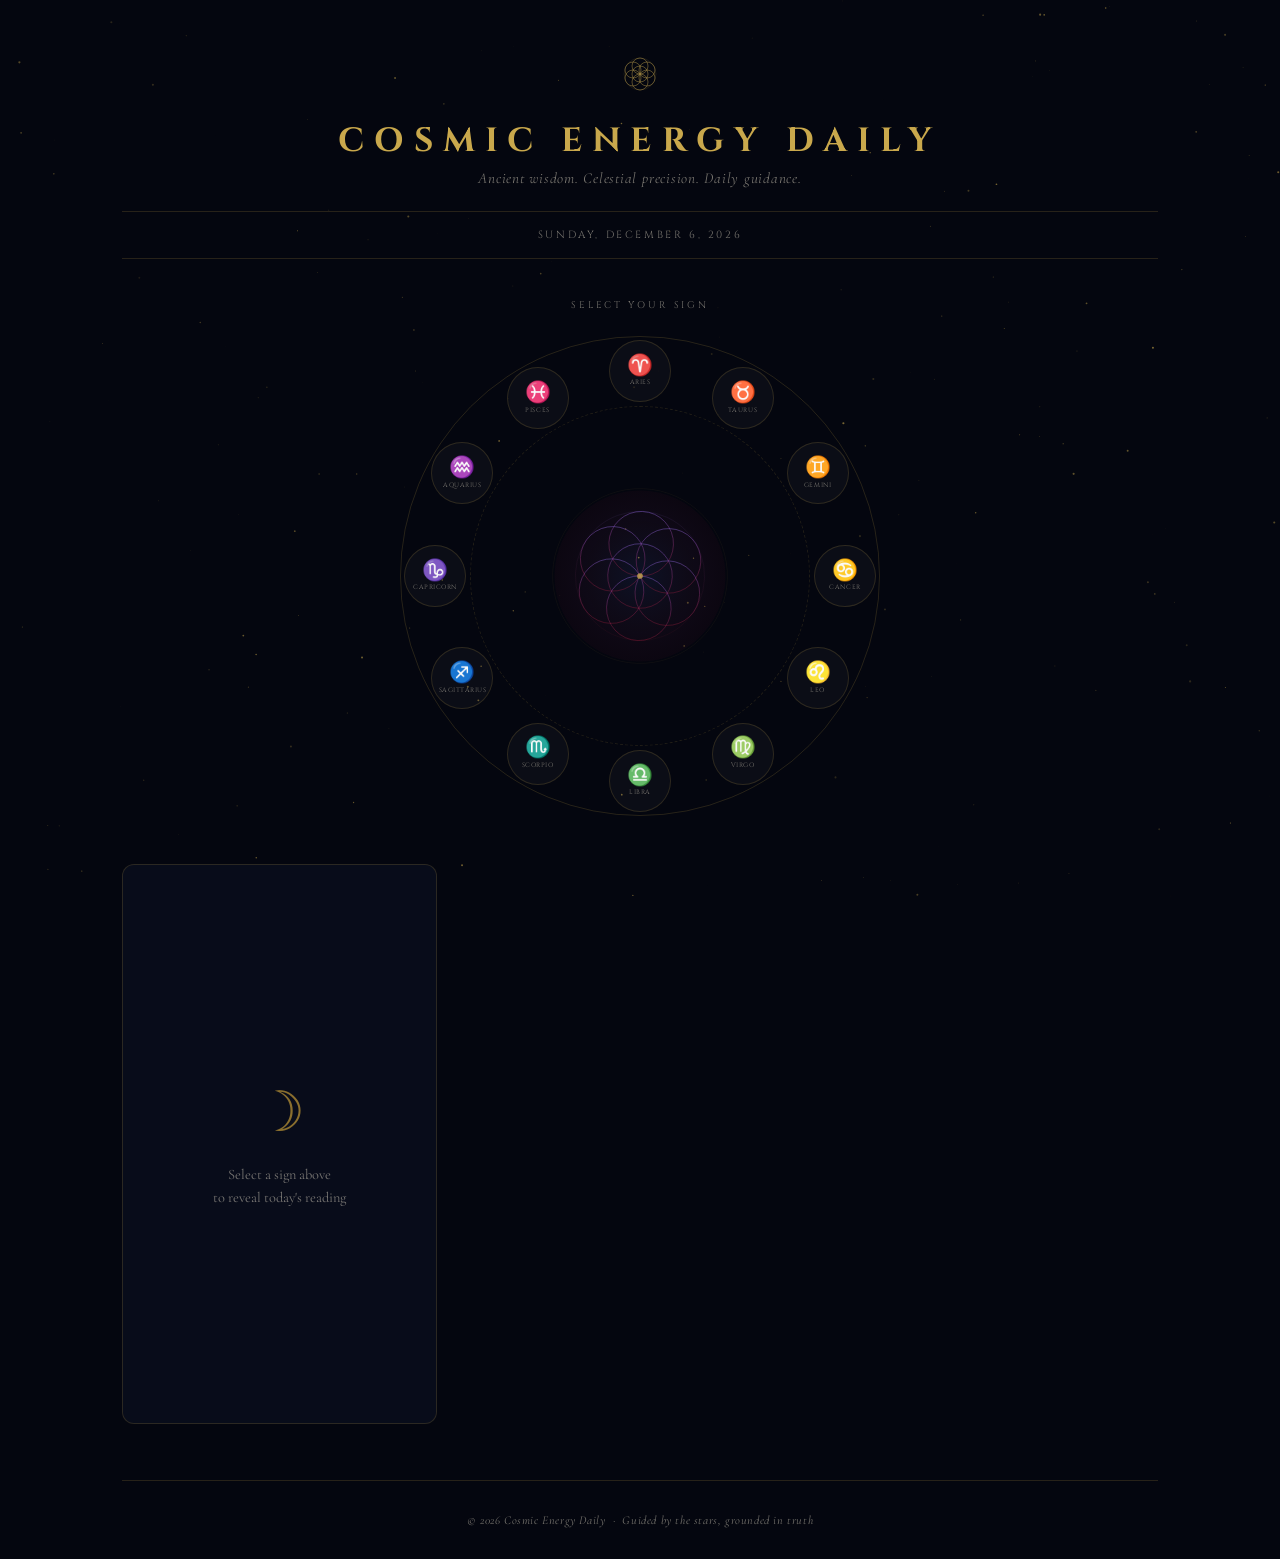
==== index.html @ f3951e38 "refactor: professional scaffold Split single-file site into assets/css/*.css, assets/js/*.js, assets" ====
<!DOCTYPE html>
<html lang="en">
<head>
<meta charset="UTF-8">
<meta name="viewport" content="width=device-width, initial-scale=1.0">
<title>Cosmic Energy Daily — Your Daily Horoscope</title>
<meta name="description" content="Daily horoscope readings for all 12 zodiac signs. Mystical, cinematic, and grounded in celestial truth.">
<link href="https://fonts.googleapis.com/css2?family=Cinzel:wght@400;600;700&family=Cormorant+Garamond:ital,wght@0,300;0,400;1,300&display=swap" rel="stylesheet">
<link rel="stylesheet" href="assets/css/main.css">
<link rel="stylesheet" href="assets/css/layout.css">
<link rel="stylesheet" href="assets/css/wheel.css">
<link rel="stylesheet" href="assets/css/video.css">
</head>
<body>

<canvas id="stars"></canvas>

<div class="wrap">
  <header>
    <svg class="logo-sol" viewBox="0 0 52 52" xmlns="http://www.w3.org/2000/svg">
      <defs>
        <radialGradient id="sg" cx="50%" cy="50%" r="50%">
          <stop offset="0%" stop-color="#6B7FD4" stop-opacity="0.9"/>
          <stop offset="100%" stop-color="#C9A84C" stop-opacity="0.6"/>
        </radialGradient>
      </defs>
      <g fill="none" stroke="url(#sg)" stroke-width="0.8" opacity="0.9">
        <circle cx="26" cy="26" r="8"/>
        <circle cx="26" cy="18" r="8"/>
        <circle cx="26" cy="34" r="8"/>
        <circle cx="33" cy="22" r="8"/>
        <circle cx="33" cy="30" r="8"/>
        <circle cx="19" cy="22" r="8"/>
        <circle cx="19" cy="30" r="8"/>
        <circle cx="26" cy="26" r="16" stroke-opacity="0.3"/>
      </g>
    </svg>
    <h1>Cosmic Energy Daily</h1>
    <p class="tagline">Ancient wisdom. Celestial precision. Daily guidance.</p>
  </header>

  <div class="date-bar" id="date-bar">—</div>

  <section class="wheel-section">
    <p class="wheel-title">Select your sign</p>
    <div class="wheel-outer">
    <div class="zodiac-wheel" id="wheel">
      <div style="position:absolute;top:50%;left:50%;transform:translate(-50%,-50%);width:480px;height:480px;border-radius:50%;border:1px solid var(--border)"></div>
      <div style="position:absolute;top:50%;left:50%;transform:translate(-50%,-50%);width:340px;height:340px;border-radius:50%;border:1px dashed rgba(201,168,76,0.15)"></div>

      <svg id="sol-svg" style="position:absolute;top:50%;left:50%;transform:translate(-50%,-50%);width:190px;height:190px;overflow:visible" viewBox="0 0 200 200" xmlns="http://www.w3.org/2000/svg">
        <defs>
          <radialGradient id="solg1" cx="50%" cy="30%" r="70%">
            <stop offset="0%" stop-color="#5B7FE8" stop-opacity="0.7"/>
            <stop offset="60%" stop-color="#8B4DB8" stop-opacity="0.5"/>
            <stop offset="100%" stop-color="#D4234A" stop-opacity="0.3"/>
          </radialGradient>
          <radialGradient id="solg2" cx="50%" cy="50%" r="50%">
            <stop offset="0%" stop-color="#4A6FD4" stop-opacity="0.12"/>
            <stop offset="100%" stop-color="#D4234A" stop-opacity="0.04"/>
          </radialGradient>
          <clipPath id="solclip">
            <circle cx="100" cy="100" r="94"/>
          </clipPath>
        </defs>
        <circle cx="100" cy="100" r="92" fill="none" stroke="rgba(201,168,76,0.12)" stroke-width="0.5"/>
        <circle cx="100" cy="100" r="90" fill="url(#solg2)"/>
        <g clip-path="url(#solclip)" fill="none" stroke="url(#solg1)" stroke-width="0.9">
          <circle cx="100" cy="100" r="34"/>
          <circle cx="100" cy="66"  r="34"/>
          <circle cx="129.4" cy="83"  r="34"/>
          <circle cx="129.4" cy="117" r="34"/>
          <circle cx="100" cy="134" r="34"/>
          <circle cx="70.6" cy="117" r="34"/>
          <circle cx="70.6" cy="83"  r="34"/>
          <circle cx="100" cy="100" r="68" stroke-opacity="0.2"/>
        </g>
        <circle cx="100" cy="100" r="3" fill="#C9A84C" opacity="0.8"/>
      </svg>
    </div>
    </div>
  </section>

  <section class="video-section" id="video-section">
    <div class="video-header" id="video-header" style="display:none">
      <div class="video-sign-symbol-large" id="vs-symbol"></div>
      <div class="video-sign-info">
        <h2 id="vs-name"></h2>
        <p id="vs-dates"></p>
      </div>
    </div>
    <div class="video-embed-wrap">
      <div class="video-frame" id="video-frame">
        <div class="video-placeholder">
          <div class="ph-symbol">☽</div>
          <p style="font-size:.9rem;text-align:center;line-height:1.6">Select a sign above<br>to reveal today's reading</p>
        </div>
      </div>
      <div class="sign-details" id="sign-details" style="display:none">
        <div class="detail-row" id="detail-row"></div>
        <p class="sign-description" id="sign-desc"></p>
        <a class="yt-link" href="https://youtube.com/@CosmicEnergyDaily" target="_blank">&#x25B6; Watch on YouTube</a>
      </div>
    </div>
  </section>

  <footer>© 2026 Cosmic Energy Daily &nbsp;·&nbsp; Guided by the stars, grounded in truth</footer>
</div>

<script src="assets/js/data.js"></script>
<script src="assets/js/wheel.js"></script>
<script src="assets/js/stars.js"></script>
<script src="assets/js/sol.js"></script>
</body>
</html>
---- assets/css/main.css ----
*{margin:0;padding:0;box-sizing:border-box}
:root{
  --gold:#C9A84C;--gold-dim:#8A6F2E;--gold-glow:rgba(201,168,76,0.12);
  --deep:#04060F;--deep2:#080C1A;--surface:rgba(255,255,255,0.03);
  --border:rgba(201,168,76,0.18);--text:#E8E0CC;--text-dim:rgba(232,224,204,0.5);
}
body{background:var(--deep);color:var(--text);font-family:'Cormorant Garamond',Georgia,serif;min-height:100vh;overflow-x:hidden}
canvas#stars{position:fixed;top:0;left:0;width:100%;height:100%;pointer-events:none;z-index:0}
---- assets/css/layout.css ----
.wrap{position:relative;z-index:1;max-width:1100px;margin:0 auto;padding:0 2rem}
header{text-align:center;padding:3rem 0 1.5rem;border-bottom:1px solid var(--border)}
.logo-sol{width:52px;height:52px;margin:0 auto 1.1rem;display:block}
h1{font-family:'Cinzel',serif;font-size:clamp(1.3rem,4vw,2.1rem);font-weight:700;letter-spacing:0.3em;color:var(--gold);text-transform:uppercase}
.tagline{font-size:.95rem;font-style:italic;color:var(--text-dim);margin-top:.4rem;letter-spacing:.05em}
.date-bar{text-align:center;padding:1rem 0;font-family:'Cinzel',serif;font-size:.65rem;letter-spacing:.25em;color:var(--text-dim);text-transform:uppercase;border-bottom:1px solid var(--border)}
footer{text-align:center;padding:2rem 0;border-top:1px solid var(--border);font-size:.75rem;color:var(--text-dim);font-style:italic;letter-spacing:.05em}
---- assets/css/wheel.css ----
.wheel-section{padding:2.5rem 0 1.5rem;text-align:center}
.wheel-title{font-family:'Cinzel',serif;font-size:.6rem;letter-spacing:.3em;color:var(--text-dim);text-transform:uppercase;margin-bottom:1.5rem}
.wheel-outer{width:100%;display:flex;justify-content:center;align-items:center;overflow:hidden}
.zodiac-wheel{position:relative;width:480px;height:480px;flex-shrink:0;transform-origin:center center}
.sign-node{position:absolute;width:62px;height:62px;border-radius:50%;border:1px solid var(--border);background:var(--surface);display:flex;flex-direction:column;align-items:center;justify-content:center;cursor:pointer;transition:border-color .3s,background .3s,box-shadow .3s;transform:translate(-50%,-50%)}
.sign-node:hover,.sign-node.active{border-color:var(--gold);background:var(--gold-glow);box-shadow:0 0 18px var(--gold-glow)}
.sign-node.active .sign-symbol,.sign-node.active .sign-label{color:var(--gold)}
.sign-symbol{font-size:1.3rem;line-height:1}
.sign-label{font-family:'Cinzel',serif;font-size:.4rem;letter-spacing:.08em;text-transform:uppercase;color:var(--text-dim);margin-top:2px}
---- assets/css/video.css ----
.video-section{padding:1.5rem 0 3.5rem}
.video-header{display:flex;align-items:center;gap:1.2rem;margin-bottom:1.8rem;padding-bottom:1.2rem;border-bottom:1px solid var(--border)}
.video-sign-symbol-large{font-size:2.8rem;color:var(--gold);line-height:1}
.video-sign-info h2{font-family:'Cinzel',serif;font-size:1.3rem;font-weight:700;color:var(--gold);letter-spacing:.1em;text-transform:uppercase}
.video-sign-info p{font-style:italic;color:var(--text-dim);font-size:.9rem;margin-top:.2rem}
.video-embed-wrap{display:flex;gap:2.5rem;align-items:flex-start}
.video-frame{flex-shrink:0;width:315px;height:560px;border-radius:12px;overflow:hidden;border:1px solid var(--border);background:var(--deep2)}
.video-frame iframe{width:100%;height:100%;border:none;display:block}
.video-placeholder{width:100%;height:100%;display:flex;flex-direction:column;align-items:center;justify-content:center;gap:1rem;color:var(--text-dim)}
.video-placeholder .ph-symbol{font-size:3.5rem;color:var(--gold-dim)}
.sign-details{flex:1;padding-top:.5rem}
.detail-row{display:flex;margin-bottom:1.5rem}
.detail-card{flex:1;padding:.9rem 1rem;border:1px solid var(--border);border-right:none;background:var(--surface)}
.detail-card:last-child{border-right:1px solid var(--border);border-radius:0 4px 4px 0}
.detail-card:first-child{border-radius:4px 0 0 4px}
.detail-label{font-family:'Cinzel',serif;font-size:.52rem;letter-spacing:.2em;text-transform:uppercase;color:var(--text-dim);margin-bottom:.3rem}
.detail-value{font-size:1rem;color:var(--gold)}
.sign-description{font-size:1rem;line-height:1.85;color:var(--text-dim);font-style:italic;border-left:2px solid var(--gold-dim);padding-left:1.2rem;margin-bottom:1.5rem}
.yt-link{display:inline-flex;align-items:center;gap:.5rem;font-family:'Cinzel',serif;font-size:.62rem;letter-spacing:.2em;text-transform:uppercase;color:var(--gold);text-decoration:none;border:1px solid var(--gold-dim);padding:.6rem 1.2rem;border-radius:2px;transition:all .2s}
.yt-link:hover{background:var(--gold-glow);border-color:var(--gold)}
@media(max-width:700px){
  .video-embed-wrap{flex-direction:column}
  .video-frame{width:100%;height:500px}
}
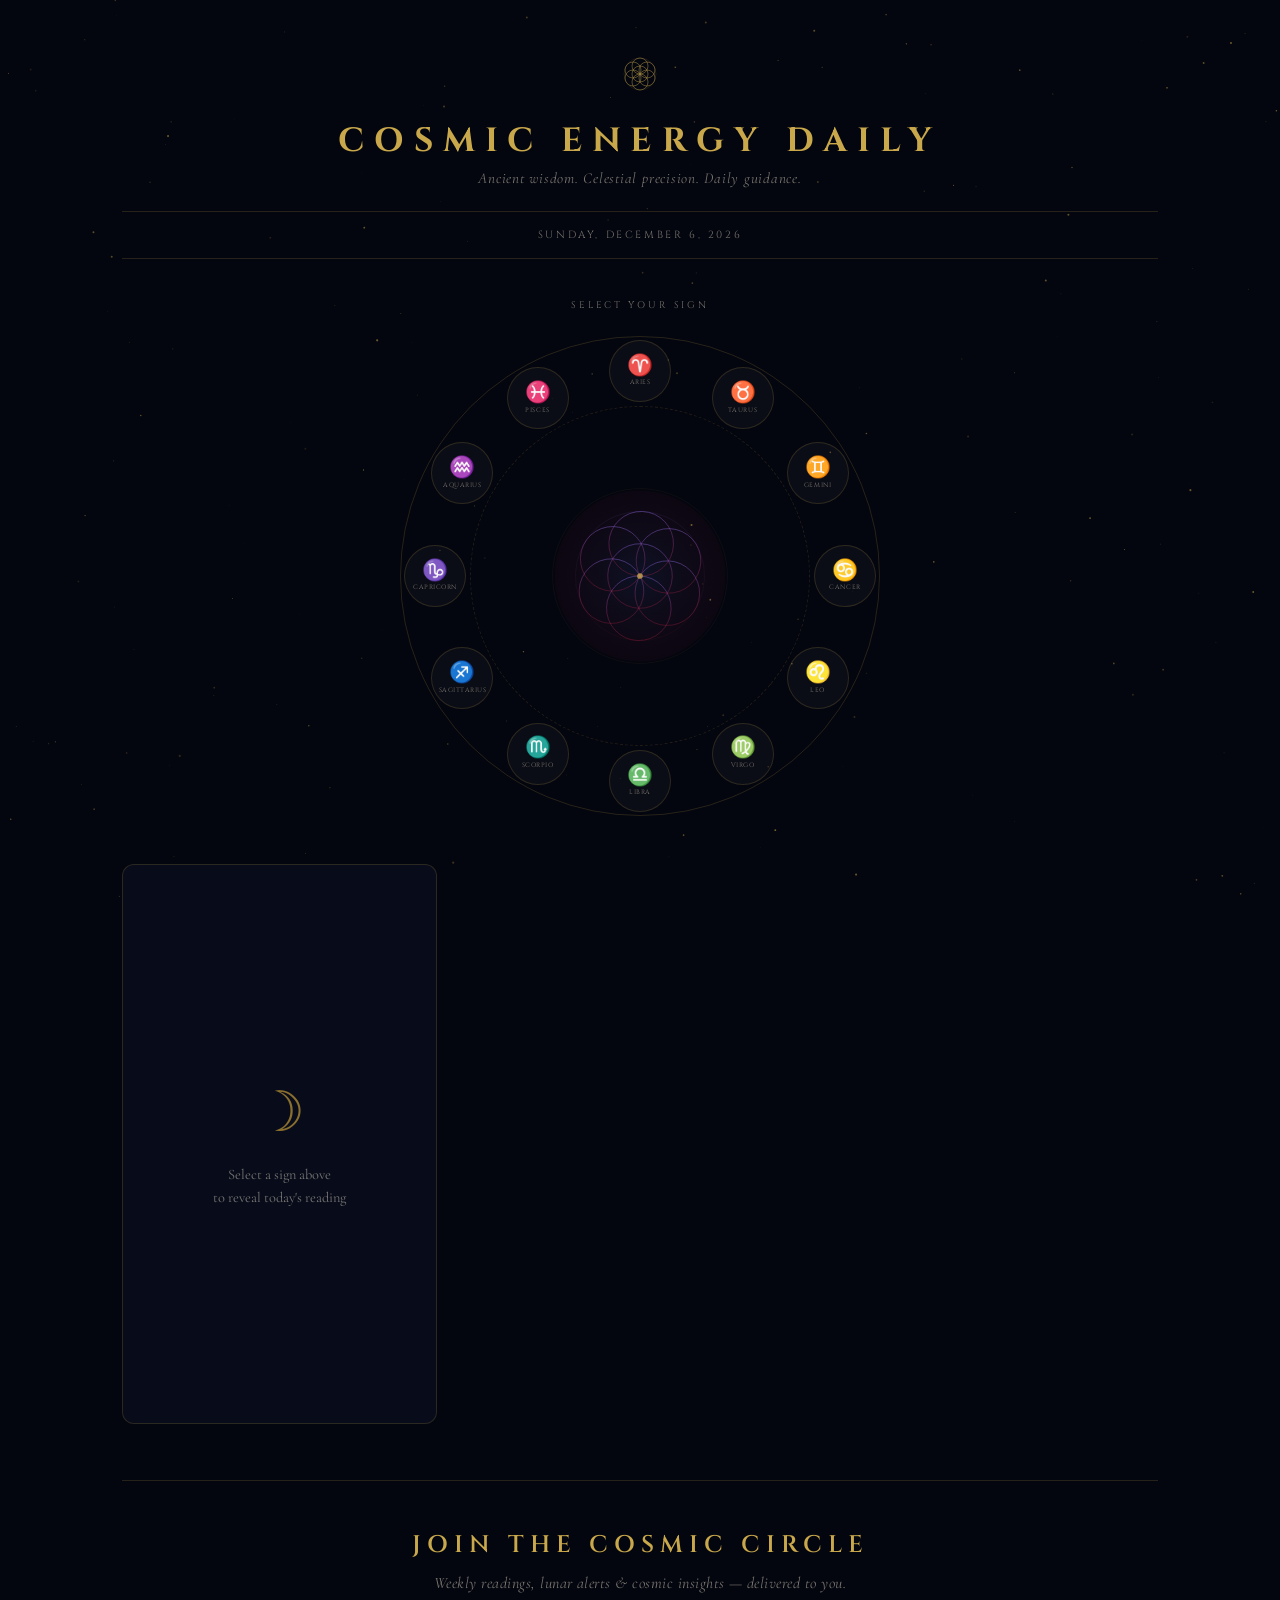
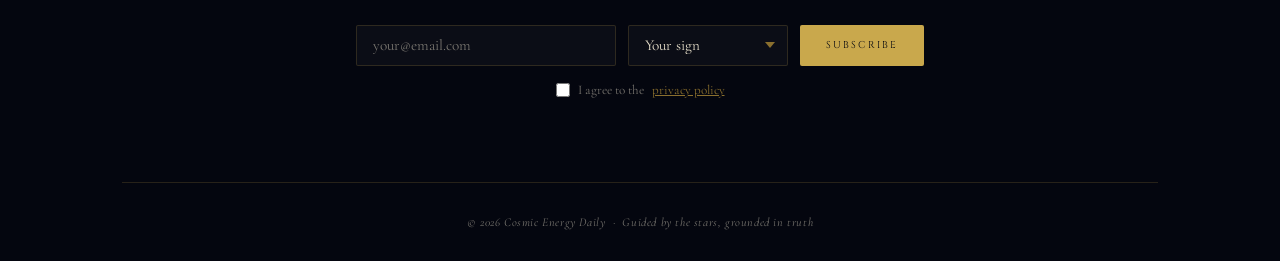
==== commit 3e38bddd: "feat: newsletter signup + privacy policy Adds newsletter section between video and footer, Google Ap" ====
--- a/index.html
+++ b/index.html
@@ -10,6 +10,7 @@
 <link rel="stylesheet" href="assets/css/layout.css">
 <link rel="stylesheet" href="assets/css/wheel.css">
 <link rel="stylesheet" href="assets/css/video.css">
+<link rel="stylesheet" href="assets/css/newsletter.css">
 </head>
 <body>
 
@@ -104,6 +105,29 @@
     </div>
   </section>
 
+  <section class="newsletter-section">
+    <h2 class="nl-heading">Join the Cosmic Circle</h2>
+    <p class="nl-sub">Weekly readings, lunar alerts &amp; cosmic insights — delivered to you.</p>
+    <form id="newsletter-form" autocomplete="off">
+      <div class="nl-fields">
+        <input type="email" id="nl-email" placeholder="your@email.com" required>
+        <select id="nl-sign" required>
+          <option value="">Your sign</option>
+          <option>Aries</option><option>Taurus</option><option>Gemini</option>
+          <option>Cancer</option><option>Leo</option><option>Virgo</option>
+          <option>Libra</option><option>Scorpio</option><option>Sagittarius</option>
+          <option>Capricorn</option><option>Aquarius</option><option>Pisces</option>
+        </select>
+        <button type="submit" id="nl-btn">Subscribe</button>
+      </div>
+      <label class="nl-agree-label">
+        <input type="checkbox" id="nl-agree" required>
+        I agree to the <a href="/privacy.html" target="_blank">privacy policy</a>
+      </label>
+      <p id="nl-msg" class="nl-msg"></p>
+    </form>
+  </section>
+
   <footer>© 2026 Cosmic Energy Daily &nbsp;·&nbsp; Guided by the stars, grounded in truth</footer>
 </div>
 
@@ -111,5 +135,6 @@
 <script src="assets/js/wheel.js"></script>
 <script src="assets/js/stars.js"></script>
 <script src="assets/js/sol.js"></script>
+<script src="assets/js/newsletter.js"></script>
 </body>
 </html>
--- a/assets/css/newsletter.css
+++ b/assets/css/newsletter.css
@@ -0,0 +1,50 @@
+.newsletter-section{padding:3rem 0;border-top:1px solid var(--border);text-align:center}
+.nl-heading{font-family:'Cinzel',serif;font-size:clamp(1rem,3vw,1.5rem);font-weight:600;letter-spacing:.25em;color:var(--gold);text-transform:uppercase;margin-bottom:.75rem}
+.nl-sub{font-style:italic;color:var(--text-dim);font-size:1rem;margin-bottom:2rem;letter-spacing:.03em}
+.nl-fields{display:flex;gap:.75rem;justify-content:center;flex-wrap:wrap;margin-bottom:1rem}
+.nl-fields input[type="email"],
+.nl-fields select{
+  background:var(--surface);
+  border:1px solid var(--border);
+  color:var(--text);
+  font-family:'Cormorant Garamond',Georgia,serif;
+  font-size:.95rem;
+  padding:.65rem 1rem;
+  border-radius:2px;
+  outline:none;
+  transition:border-color .2s;
+  appearance:none;
+  -webkit-appearance:none;
+}
+.nl-fields input[type="email"]{width:260px}
+.nl-fields select{width:160px;cursor:pointer;background-image:url("data:image/svg+xml,%3Csvg xmlns='http://www.w3.org/2000/svg' width='10' height='6'%3E%3Cpath d='M0 0l5 6 5-6z' fill='%238A6F2E'/%3E%3C/svg%3E");background-repeat:no-repeat;background-position:right .8rem center;padding-right:2rem}
+.nl-fields select option{background:var(--deep2);color:var(--text)}
+.nl-fields input[type="email"]:focus,
+.nl-fields select:focus{border-color:var(--gold)}
+.nl-fields input[type="email"]::placeholder{color:var(--text-dim)}
+#nl-btn{
+  font-family:'Cinzel',serif;
+  font-size:.62rem;
+  letter-spacing:.2em;
+  text-transform:uppercase;
+  color:var(--deep);
+  background:var(--gold);
+  border:none;
+  padding:.7rem 1.6rem;
+  border-radius:2px;
+  cursor:pointer;
+  transition:opacity .2s;
+  white-space:nowrap;
+}
+#nl-btn:hover{opacity:.85}
+#nl-btn:disabled{opacity:.5;cursor:default}
+.nl-agree-label{display:inline-flex;align-items:center;gap:.5rem;font-size:.82rem;color:var(--text-dim);cursor:pointer;margin-bottom:.75rem}
+.nl-agree-label input[type="checkbox"]{accent-color:var(--gold);width:14px;height:14px;cursor:pointer}
+.nl-agree-label a{color:var(--gold-dim);text-decoration:underline}
+.nl-agree-label a:hover{color:var(--gold)}
+.nl-msg{min-height:1.4em;font-size:.9rem;font-style:italic;margin-top:.25rem}
+@media(max-width:600px){
+  .nl-fields{flex-direction:column;align-items:center}
+  .nl-fields input[type="email"],.nl-fields select{width:100%;max-width:320px}
+  #nl-btn{width:100%;max-width:320px}
+}
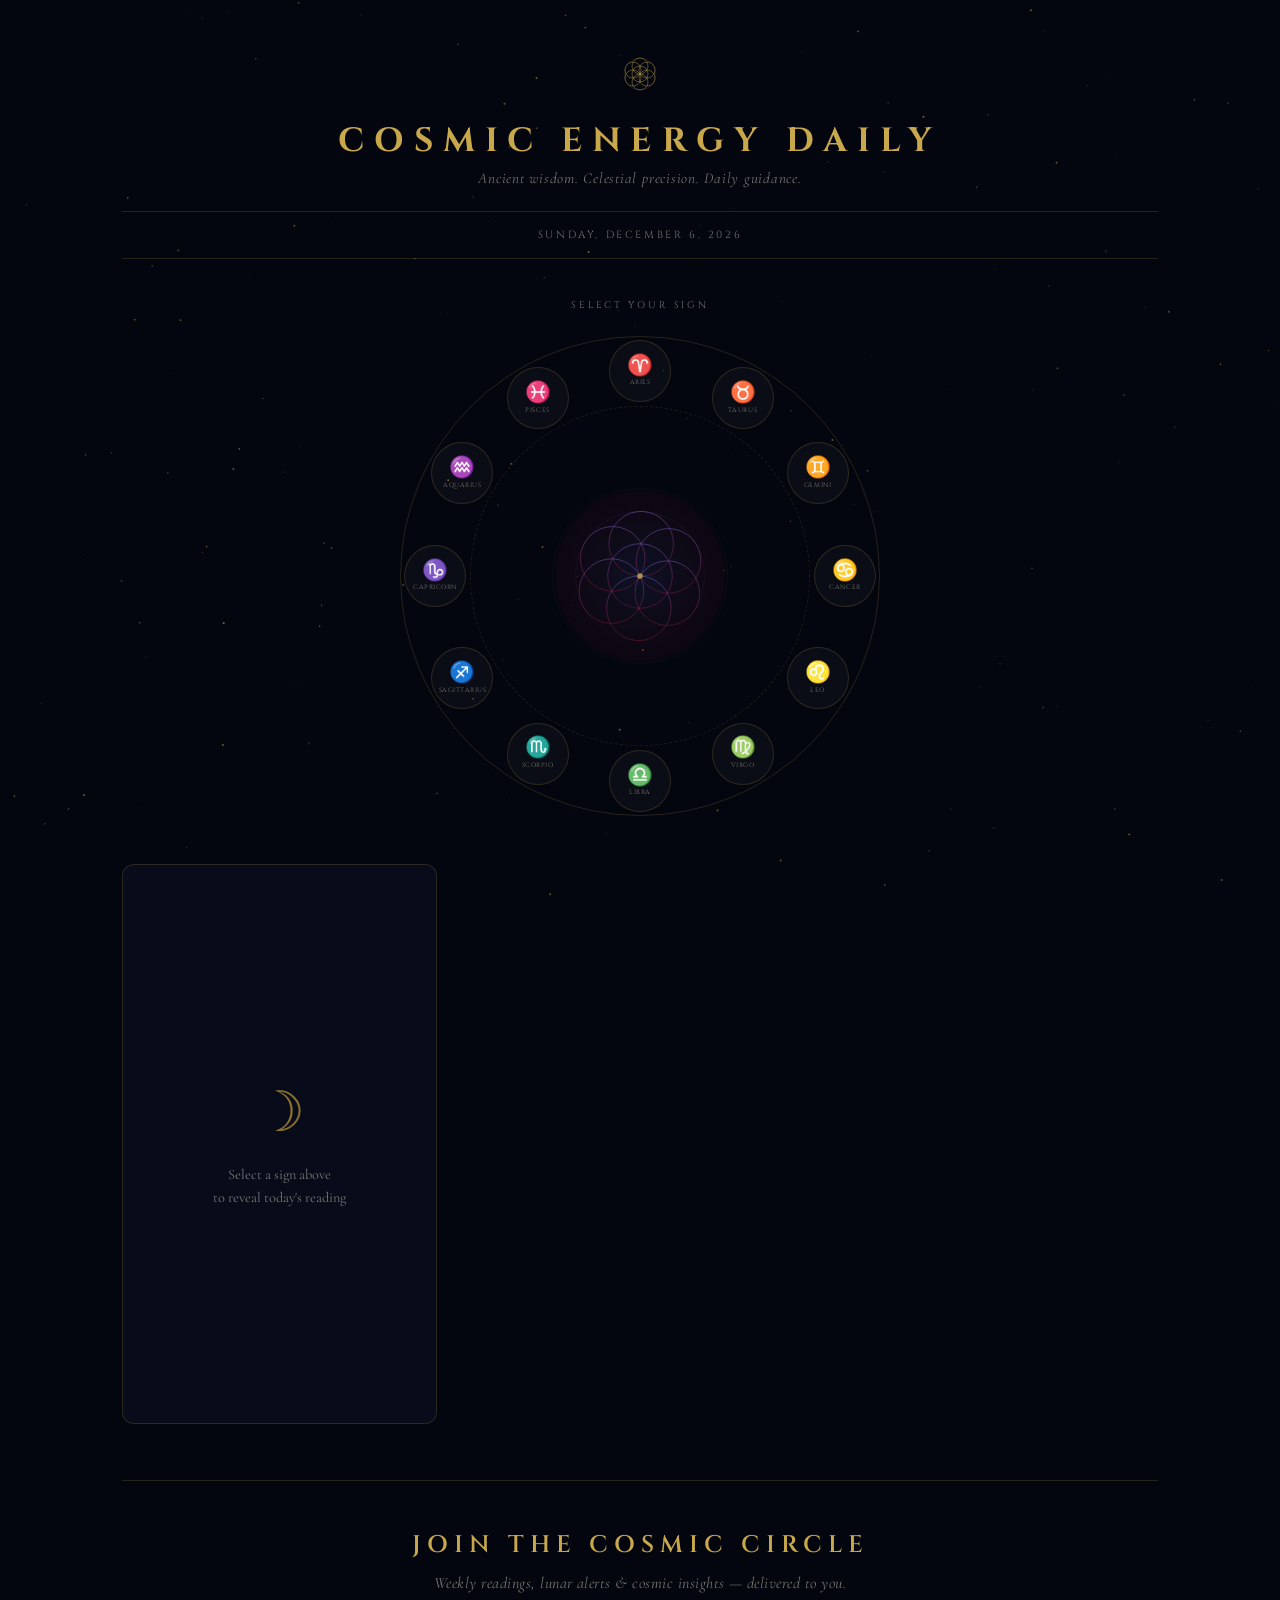
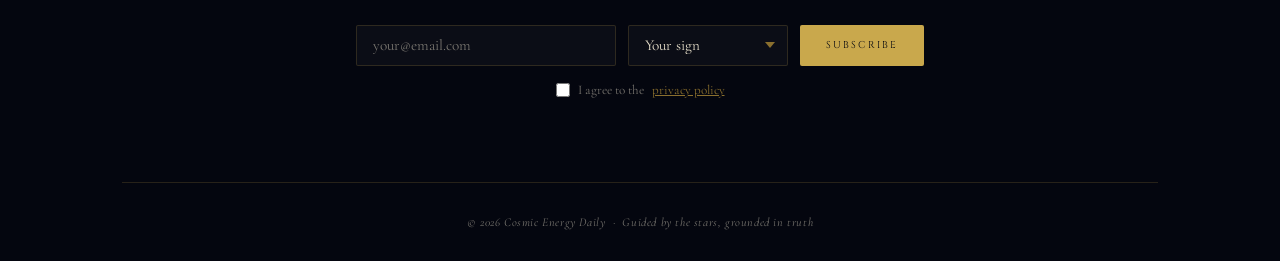
==== commit a6732307: "feat: favicon all sizes + webmanifest" ====
--- a/index.html
+++ b/index.html
@@ -6,6 +6,12 @@
 <title>Cosmic Energy Daily — Your Daily Horoscope</title>
 <meta name="description" content="Daily horoscope readings for all 12 zodiac signs. Mystical, cinematic, and grounded in celestial truth.">
 <link href="https://fonts.googleapis.com/css2?family=Cinzel:wght@400;600;700&family=Cormorant+Garamond:ital,wght@0,300;0,400;1,300&display=swap" rel="stylesheet">
+<link rel="icon" type="image/x-icon" href="assets/favicon.ico">
+<link rel="icon" type="image/png" sizes="32x32" href="assets/favicon-32x32.png">
+<link rel="icon" type="image/png" sizes="16x16" href="assets/favicon-16x16.png">
+<link rel="apple-touch-icon" sizes="180x180" href="assets/apple-touch-icon.png">
+<link rel="icon" type="image/png" sizes="192x192" href="assets/favicon-192x192.png">
+<link rel="manifest" href="assets/site.webmanifest">
 <link rel="stylesheet" href="assets/css/main.css">
 <link rel="stylesheet" href="assets/css/layout.css">
 <link rel="stylesheet" href="assets/css/wheel.css">
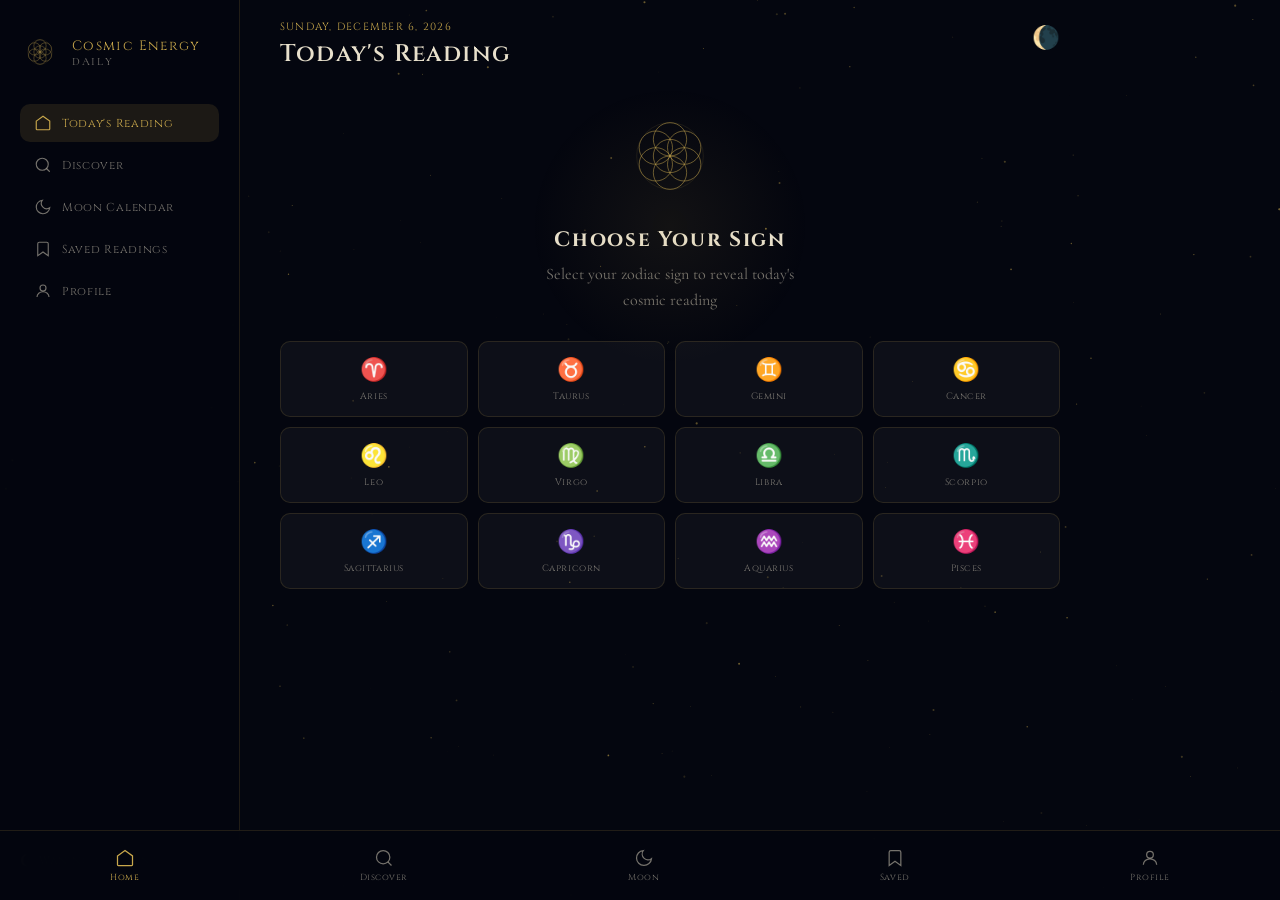
==== commit 46a6f162: "feat: app-style redesign with mobile nav, moon calendar, PWA support" ====
--- a/index.html
+++ b/index.html
@@ -1,146 +1,305 @@
 <!DOCTYPE html>
 <html lang="en">
 <head>
-<meta charset="UTF-8">
-<meta name="viewport" content="width=device-width, initial-scale=1.0">
-<title>Cosmic Energy Daily — Your Daily Horoscope</title>
-<meta name="description" content="Daily horoscope readings for all 12 zodiac signs. Mystical, cinematic, and grounded in celestial truth.">
-<link href="https://fonts.googleapis.com/css2?family=Cinzel:wght@400;600;700&family=Cormorant+Garamond:ital,wght@0,300;0,400;1,300&display=swap" rel="stylesheet">
-<link rel="icon" type="image/x-icon" href="assets/favicon.ico">
-<link rel="icon" type="image/png" sizes="32x32" href="assets/favicon-32x32.png">
-<link rel="icon" type="image/png" sizes="16x16" href="assets/favicon-16x16.png">
-<link rel="apple-touch-icon" sizes="180x180" href="assets/apple-touch-icon.png">
-<link rel="icon" type="image/png" sizes="192x192" href="assets/favicon-192x192.png">
-<link rel="manifest" href="assets/site.webmanifest">
-<link rel="stylesheet" href="assets/css/main.css">
-<link rel="stylesheet" href="assets/css/layout.css">
-<link rel="stylesheet" href="assets/css/wheel.css">
-<link rel="stylesheet" href="assets/css/video.css">
-<link rel="stylesheet" href="assets/css/newsletter.css">
+  <meta charset="UTF-8">
+  <meta name="viewport" content="width=device-width, initial-scale=1.0, viewport-fit=cover">
+  <title>Cosmic Energy Daily — Your Daily Horoscope</title>
+  <meta name="description" content="Daily horoscope readings for all 12 zodiac signs. Mystical, cinematic, and grounded in celestial truth.">
+  <meta name="theme-color" content="#04060F">
+  <meta name="apple-mobile-web-app-capable" content="yes">
+  <meta name="apple-mobile-web-app-status-bar-style" content="black-translucent">
+  <meta name="apple-mobile-web-app-title" content="Cosmic Energy">
+
+  <!-- Open Graph -->
+  <meta property="og:title" content="Cosmic Energy Daily">
+  <meta property="og:description" content="Ancient wisdom. Celestial precision. Daily guidance.">
+  <meta property="og:image" content="assets/og-image.png">
+  <meta property="og:url" content="https://cosmic-energy-daily.com">
+
+  <link href="https://fonts.googleapis.com/css2?family=Cinzel:wght@400;600;700&family=Cormorant+Garamond:ital,wght@0,300;0,400;1,300&display=swap" rel="stylesheet">
+
+  <!-- Favicons (keep existing) -->
+  <link rel="icon" type="image/x-icon" href="assets/favicon.ico">
+  <link rel="icon" type="image/png" sizes="32x32" href="assets/favicon-32x32.png">
+  <link rel="icon" type="image/png" sizes="16x16" href="assets/favicon-16x16.png">
+  <link rel="apple-touch-icon" sizes="180x180" href="assets/apple-touch-icon.png">
+  <link rel="manifest" href="assets/site.webmanifest">
+
+  <!-- Styles -->
+  <link rel="stylesheet" href="assets/css/main.css">
+  <link rel="stylesheet" href="assets/css/app.css">
+
+  <!-- PWA Service Worker -->
+  <script>
+    if ('serviceWorker' in navigator) {
+      navigator.serviceWorker.register('/sw.js').catch(() => {});
+    }
+  </script>
 </head>
 <body>
-
-<canvas id="stars"></canvas>
-
-<div class="wrap">
-  <header>
-    <svg class="logo-sol" viewBox="0 0 52 52" xmlns="http://www.w3.org/2000/svg">
-      <defs>
-        <radialGradient id="sg" cx="50%" cy="50%" r="50%">
-          <stop offset="0%" stop-color="#6B7FD4" stop-opacity="0.9"/>
-          <stop offset="100%" stop-color="#C9A84C" stop-opacity="0.6"/>
-        </radialGradient>
-      </defs>
-      <g fill="none" stroke="url(#sg)" stroke-width="0.8" opacity="0.9">
-        <circle cx="26" cy="26" r="8"/>
-        <circle cx="26" cy="18" r="8"/>
-        <circle cx="26" cy="34" r="8"/>
-        <circle cx="33" cy="22" r="8"/>
-        <circle cx="33" cy="30" r="8"/>
-        <circle cx="19" cy="22" r="8"/>
-        <circle cx="19" cy="30" r="8"/>
-        <circle cx="26" cy="26" r="16" stroke-opacity="0.3"/>
-      </g>
-    </svg>
-    <h1>Cosmic Energy Daily</h1>
-    <p class="tagline">Ancient wisdom. Celestial precision. Daily guidance.</p>
-  </header>
-
-  <div class="date-bar" id="date-bar">—</div>
-
-  <section class="wheel-section">
-    <p class="wheel-title">Select your sign</p>
-    <div class="wheel-outer">
-    <div class="zodiac-wheel" id="wheel">
-      <div style="position:absolute;top:50%;left:50%;transform:translate(-50%,-50%);width:480px;height:480px;border-radius:50%;border:1px solid var(--border)"></div>
-      <div style="position:absolute;top:50%;left:50%;transform:translate(-50%,-50%);width:340px;height:340px;border-radius:50%;border:1px dashed rgba(201,168,76,0.15)"></div>
-
-      <svg id="sol-svg" style="position:absolute;top:50%;left:50%;transform:translate(-50%,-50%);width:190px;height:190px;overflow:visible" viewBox="0 0 200 200" xmlns="http://www.w3.org/2000/svg">
+  <canvas id="stars"></canvas>
+
+  <!-- ── MOBILE BOTTOM NAV ── -->
+  <nav class="bottom-nav" id="bottom-nav">
+    <button class="nav-btn active" data-screen="home" onclick="showScreen('home')">
+      <svg viewBox="0 0 24 24" fill="none" stroke="currentColor" stroke-width="1.5"><path d="M3 9.5L12 3l9 6.5V20a1 1 0 01-1 1H4a1 1 0 01-1-1V9.5z"/></svg>
+      <span>Home</span>
+    </button>
+    <button class="nav-btn" data-screen="discover" onclick="showScreen('discover')">
+      <svg viewBox="0 0 24 24" fill="none" stroke="currentColor" stroke-width="1.5"><circle cx="11" cy="11" r="8"/><path d="M21 21l-4.35-4.35"/></svg>
+      <span>Discover</span>
+    </button>
+    <button class="nav-btn" data-screen="moon" onclick="showScreen('moon')">
+      <svg viewBox="0 0 24 24" fill="none" stroke="currentColor" stroke-width="1.5"><path d="M21 12.79A9 9 0 1111.21 3 7 7 0 0021 12.79z"/></svg>
+      <span>Moon</span>
+    </button>
+    <button class="nav-btn" data-screen="saved" onclick="showScreen('saved')">
+      <svg viewBox="0 0 24 24" fill="none" stroke="currentColor" stroke-width="1.5"><path d="M19 21l-7-5-7 5V5a2 2 0 012-2h10a2 2 0 012 2z"/></svg>
+      <span>Saved</span>
+    </button>
+    <button class="nav-btn" data-screen="profile" onclick="showScreen('profile')">
+      <svg viewBox="0 0 24 24" fill="none" stroke="currentColor" stroke-width="1.5"><circle cx="12" cy="8" r="4"/><path d="M4 20c0-4 3.6-7 8-7s8 3 8 7"/></svg>
+      <span>Profile</span>
+    </button>
+  </nav>
+
+  <!-- ── DESKTOP SIDEBAR ── -->
+  <aside class="sidebar">
+    <div class="sidebar-logo">
+      <svg class="logo-eye" viewBox="0 0 52 52" xmlns="http://www.w3.org/2000/svg">
         <defs>
-          <radialGradient id="solg1" cx="50%" cy="30%" r="70%">
-            <stop offset="0%" stop-color="#5B7FE8" stop-opacity="0.7"/>
-            <stop offset="60%" stop-color="#8B4DB8" stop-opacity="0.5"/>
-            <stop offset="100%" stop-color="#D4234A" stop-opacity="0.3"/>
+          <radialGradient id="sg" cx="50%" cy="50%" r="50%">
+            <stop offset="0%" stop-color="#6B7FD4" stop-opacity="0.9"/>
+            <stop offset="100%" stop-color="#C9A84C" stop-opacity="0.6"/>
           </radialGradient>
-          <radialGradient id="solg2" cx="50%" cy="50%" r="50%">
-            <stop offset="0%" stop-color="#4A6FD4" stop-opacity="0.12"/>
-            <stop offset="100%" stop-color="#D4234A" stop-opacity="0.04"/>
-          </radialGradient>
-          <clipPath id="solclip">
-            <circle cx="100" cy="100" r="94"/>
-          </clipPath>
         </defs>
-        <circle cx="100" cy="100" r="92" fill="none" stroke="rgba(201,168,76,0.12)" stroke-width="0.5"/>
-        <circle cx="100" cy="100" r="90" fill="url(#solg2)"/>
-        <g clip-path="url(#solclip)" fill="none" stroke="url(#solg1)" stroke-width="0.9">
-          <circle cx="100" cy="100" r="34"/>
-          <circle cx="100" cy="66"  r="34"/>
-          <circle cx="129.4" cy="83"  r="34"/>
-          <circle cx="129.4" cy="117" r="34"/>
-          <circle cx="100" cy="134" r="34"/>
-          <circle cx="70.6" cy="117" r="34"/>
-          <circle cx="70.6" cy="83"  r="34"/>
-          <circle cx="100" cy="100" r="68" stroke-opacity="0.2"/>
+        <g fill="none" stroke="url(#sg)" stroke-width="0.8" opacity="0.9">
+          <circle cx="26" cy="26" r="8"/><circle cx="26" cy="18" r="8"/>
+          <circle cx="26" cy="34" r="8"/><circle cx="33" cy="22" r="8"/>
+          <circle cx="33" cy="30" r="8"/><circle cx="19" cy="22" r="8"/>
+          <circle cx="19" cy="30" r="8"/>
+          <circle cx="26" cy="26" r="16" stroke-opacity="0.3"/>
         </g>
-        <circle cx="100" cy="100" r="3" fill="#C9A84C" opacity="0.8"/>
       </svg>
+      <div>
+        <div class="sidebar-title">Cosmic Energy</div>
+        <div class="sidebar-sub">Daily</div>
+      </div>
     </div>
+    <nav class="sidebar-nav">
+      <button class="snav-btn active" data-screen="home" onclick="showScreen('home')">
+        <svg viewBox="0 0 24 24" fill="none" stroke="currentColor" stroke-width="1.5"><path d="M3 9.5L12 3l9 6.5V20a1 1 0 01-1 1H4a1 1 0 01-1-1V9.5z"/></svg>
+        Today's Reading
+      </button>
+      <button class="snav-btn" data-screen="discover" onclick="showScreen('discover')">
+        <svg viewBox="0 0 24 24" fill="none" stroke="currentColor" stroke-width="1.5"><circle cx="11" cy="11" r="8"/><path d="M21 21l-4.35-4.35"/></svg>
+        Discover
+      </button>
+      <button class="snav-btn" data-screen="moon" onclick="showScreen('moon')">
+        <svg viewBox="0 0 24 24" fill="none" stroke="currentColor" stroke-width="1.5"><path d="M21 12.79A9 9 0 1111.21 3 7 7 0 0021 12.79z"/></svg>
+        Moon Calendar
+      </button>
+      <button class="snav-btn" data-screen="saved" onclick="showScreen('saved')">
+        <svg viewBox="0 0 24 24" fill="none" stroke="currentColor" stroke-width="1.5"><path d="M19 21l-7-5-7 5V5a2 2 0 012-2h10a2 2 0 012 2z"/></svg>
+        Saved Readings
+      </button>
+      <button class="snav-btn" data-screen="profile" onclick="showScreen('profile')">
+        <svg viewBox="0 0 24 24" fill="none" stroke="currentColor" stroke-width="1.5"><circle cx="12" cy="8" r="4"/><path d="M4 20c0-4 3.6-7 8-7s8 3 8 7"/></svg>
+        Profile
+      </button>
+    </nav>
+    <div class="sidebar-footer">
+      <div class="moon-badge" id="sidebar-moon">☽ Loading...</div>
     </div>
-  </section>
-
-  <section class="video-section" id="video-section">
-    <div class="video-header" id="video-header" style="display:none">
-      <div class="video-sign-symbol-large" id="vs-symbol"></div>
-      <div class="video-sign-info">
-        <h2 id="vs-name"></h2>
-        <p id="vs-dates"></p>
-      </div>
-    </div>
-    <div class="video-embed-wrap">
-      <div class="video-frame" id="video-frame">
-        <div class="video-placeholder">
-          <div class="ph-symbol">☽</div>
-          <p style="font-size:.9rem;text-align:center;line-height:1.6">Select a sign above<br>to reveal today's reading</p>
-        </div>
-      </div>
-      <div class="sign-details" id="sign-details" style="display:none">
-        <div class="detail-row" id="detail-row"></div>
-        <p class="sign-description" id="sign-desc"></p>
-        <a class="yt-link" href="https://youtube.com/@CosmicEnergyDaily" target="_blank">&#x25B6; Watch on YouTube</a>
-      </div>
-    </div>
-  </section>
-
-  <section class="newsletter-section">
-    <h2 class="nl-heading">Join the Cosmic Circle</h2>
-    <p class="nl-sub">Weekly readings, lunar alerts &amp; cosmic insights — delivered to you.</p>
-    <form id="newsletter-form" autocomplete="off">
-      <div class="nl-fields">
-        <input type="email" id="nl-email" placeholder="your@email.com" required>
-        <select id="nl-sign" required>
-          <option value="">Your sign</option>
-          <option>Aries</option><option>Taurus</option><option>Gemini</option>
-          <option>Cancer</option><option>Leo</option><option>Virgo</option>
-          <option>Libra</option><option>Scorpio</option><option>Sagittarius</option>
-          <option>Capricorn</option><option>Aquarius</option><option>Pisces</option>
-        </select>
-        <button type="submit" id="nl-btn">Subscribe</button>
-      </div>
-      <label class="nl-agree-label">
-        <input type="checkbox" id="nl-agree" required>
-        I agree to the <a href="/privacy.html" target="_blank">privacy policy</a>
-      </label>
-      <p id="nl-msg" class="nl-msg"></p>
-    </form>
-  </section>
-
-  <footer>© 2026 Cosmic Energy Daily &nbsp;·&nbsp; Guided by the stars, grounded in truth</footer>
-</div>
-
-<script src="assets/js/data.js"></script>
-<script src="assets/js/wheel.js"></script>
-<script src="assets/js/stars.js"></script>
-<script src="assets/js/sol.js"></script>
-<script src="assets/js/newsletter.js"></script>
+  </aside>
+
+  <!-- ── MAIN CONTENT ── -->
+  <main class="app-main">
+
+    <!-- ══ SCREEN: HOME ══ -->
+    <section class="screen active" id="screen-home">
+      <header class="app-header">
+        <div class="header-left">
+          <div class="date-pill" id="date-pill">—</div>
+          <h1 class="header-title">Today's Reading</h1>
+        </div>
+        <div class="moon-chip" id="moon-chip">☽</div>
+      </header>
+
+      <!-- Sign not selected yet -->
+      <div id="home-empty" class="home-empty">
+        <div class="empty-glow"></div>
+        <svg class="hero-logo" viewBox="0 0 120 120" xmlns="http://www.w3.org/2000/svg">
+          <defs>
+            <radialGradient id="hg" cx="50%" cy="50%" r="50%">
+              <stop offset="0%" stop-color="#6B7FD4" stop-opacity="0.9"/>
+              <stop offset="100%" stop-color="#C9A84C" stop-opacity="0.5"/>
+            </radialGradient>
+          </defs>
+          <g fill="none" stroke="url(#hg)" stroke-width="1.2">
+            <circle cx="60" cy="60" r="20"/><circle cx="60" cy="40" r="20"/>
+            <circle cx="60" cy="80" r="20"/><circle cx="77" cy="50" r="20"/>
+            <circle cx="77" cy="70" r="20"/><circle cx="43" cy="50" r="20"/>
+            <circle cx="43" cy="70" r="20"/>
+            <circle cx="60" cy="60" r="40" stroke-opacity="0.2"/>
+          </g>
+        </svg>
+        <h2 class="empty-heading">Choose Your Sign</h2>
+        <p class="empty-sub">Select your zodiac sign to reveal today's cosmic reading</p>
+        <div class="sign-grid" id="sign-grid-home">
+          <!-- populated by JS -->
+        </div>
+      </div>
+
+      <!-- Reading view (shown after sign selected) -->
+      <div id="home-reading" class="home-reading" style="display:none">
+        <div class="reading-card glass">
+          <div class="reading-card-header">
+            <div class="sign-avatar" id="r-symbol"></div>
+            <div>
+              <div class="sign-name" id="r-name"></div>
+              <div class="sign-dates" id="r-dates"></div>
+            </div>
+            <button class="bookmark-btn" id="bookmark-btn" onclick="toggleBookmark()" title="Save reading">
+              <svg viewBox="0 0 24 24" fill="none" stroke="currentColor" stroke-width="1.5"><path d="M19 21l-7-5-7 5V5a2 2 0 012-2h10a2 2 0 012 2z"/></svg>
+            </button>
+          </div>
+
+          <div class="energy-bars">
+            <div class="energy-row"><span>Love</span><div class="bar-track"><div class="bar-fill" id="bar-love"></div></div></div>
+            <div class="energy-row"><span>Career</span><div class="bar-track"><div class="bar-fill" id="bar-career"></div></div></div>
+            <div class="energy-row"><span>Wellness</span><div class="bar-track"><div class="bar-fill" id="bar-wellness"></div></div></div>
+            <div class="energy-row"><span>Spirit</span><div class="bar-track"><div class="bar-fill" id="bar-spirit"></div></div></div>
+          </div>
+
+          <div class="detail-tags" id="r-tags"></div>
+          <p class="sign-description" id="r-desc"></p>
+
+          <button class="watch-btn" id="watch-btn" onclick="openVideo()">
+            <svg viewBox="0 0 24 24" fill="currentColor"><path d="M8 5v14l11-7z"/></svg>
+            Watch Today's Reading
+          </button>
+        </div>
+
+        <!-- Video embed -->
+        <div class="video-wrap glass" id="video-wrap" style="display:none">
+          <div class="video-frame" id="video-frame"></div>
+        </div>
+
+        <button class="change-sign-btn" onclick="changeSign()">↩ Change Sign</button>
+      </div>
+    </section>
+
+    <!-- ══ SCREEN: DISCOVER ══ -->
+    <section class="screen" id="screen-discover">
+      <header class="app-header">
+        <h1 class="header-title">Discover</h1>
+        <div class="filter-pills">
+          <button class="filter-pill active" onclick="filterSigns('all', this)">All</button>
+          <button class="filter-pill" onclick="filterSigns('fire', this)">🔥 Fire</button>
+          <button class="filter-pill" onclick="filterSigns('earth', this)">🌿 Earth</button>
+          <button class="filter-pill" onclick="filterSigns('air', this)">💨 Air</button>
+          <button class="filter-pill" onclick="filterSigns('water', this)">💧 Water</button>
+        </div>
+      </header>
+      <div class="discover-grid" id="discover-grid">
+        <!-- populated by JS -->
+      </div>
+    </section>
+
+    <!-- ══ SCREEN: MOON ══ -->
+    <section class="screen" id="screen-moon">
+      <header class="app-header">
+        <h1 class="header-title">Moon Calendar</h1>
+        <div class="moon-phase-display" id="moon-phase-display">☽</div>
+      </header>
+      <div class="moon-card glass">
+        <div class="moon-hero">
+          <div class="moon-orb" id="moon-orb">🌙</div>
+          <div class="moon-info">
+            <div class="moon-name" id="moon-name">Waning Crescent</div>
+            <div class="moon-desc" id="moon-desc">A time for release, rest and reflection.</div>
+          </div>
+        </div>
+        <div class="moon-calendar" id="moon-calendar">
+          <!-- populated by JS -->
+        </div>
+      </div>
+    </section>
+
+    <!-- ══ SCREEN: SAVED ══ -->
+    <section class="screen" id="screen-saved">
+      <header class="app-header">
+        <h1 class="header-title">Saved Readings</h1>
+      </header>
+      <div id="saved-list" class="saved-list">
+        <div class="empty-state">
+          <div style="font-size:2.5rem;margin-bottom:1rem">🔖</div>
+          <p>No saved readings yet.<br>Tap the bookmark on any reading to save it.</p>
+        </div>
+      </div>
+    </section>
+
+    <!-- ══ SCREEN: PROFILE ══ -->
+    <section class="screen" id="screen-profile">
+      <header class="app-header">
+        <h1 class="header-title">Profile</h1>
+      </header>
+      <div class="profile-card glass">
+        <div class="profile-avatar" id="profile-avatar">✦</div>
+        <div class="profile-sign" id="profile-sign-name">Set your sign</div>
+        <div class="profile-sign-dates" id="profile-sign-dates"></div>
+      </div>
+
+      <div class="settings-list glass">
+        <div class="settings-row">
+          <span>My Sign</span>
+          <select id="profile-sign-select" onchange="setProfileSign(this.value)">
+            <option value="">Choose sign</option>
+          </select>
+        </div>
+        <div class="settings-row">
+          <span>Notifications</span>
+          <label class="toggle"><input type="checkbox" id="notif-toggle"><span class="slider"></span></label>
+        </div>
+        <div class="settings-row">
+          <span>Dark Mode</span>
+          <label class="toggle"><input type="checkbox" checked id="dark-toggle"><span class="slider"></span></label>
+        </div>
+      </div>
+
+      <!-- Newsletter -->
+      <div class="newsletter-card glass">
+        <h3 class="nl-title">Join the Cosmic Circle</h3>
+        <p class="nl-sub">Weekly readings, lunar alerts & cosmic insights — delivered to you.</p>
+        <div class="nl-form">
+          <input type="email" id="nl-email" placeholder="your@email.com" class="nl-input">
+          <select id="nl-sign" class="nl-input">
+            <option value="">Your sign</option>
+            <option>Aries</option><option>Taurus</option><option>Gemini</option>
+            <option>Cancer</option><option>Leo</option><option>Virgo</option>
+            <option>Libra</option><option>Scorpio</option><option>Sagittarius</option>
+            <option>Capricorn</option><option>Aquarius</option><option>Pisces</option>
+          </select>
+          <label class="nl-agree">
+            <input type="checkbox" id="nl-agree">
+            I agree to the <a href="/privacy.html" target="_blank">privacy policy</a>
+          </label>
+          <button class="nl-btn" onclick="submitNewsletter()">Subscribe</button>
+          <p id="nl-msg" class="nl-msg"></p>
+        </div>
+      </div>
+
+      <footer class="app-footer">
+        © 2026 Cosmic Energy Daily · Guided by the stars, grounded in truth
+      </footer>
+    </section>
+
+  </main>
+
+  <!-- Scripts — keep your existing pipeline intact -->
+  <script src="assets/js/data.js"></script>
+  <script src="assets/js/stars.js"></script>
+  <script src="assets/js/app-ui.js"></script>
 </body>
 </html>
--- a/assets/css/app.css
+++ b/assets/css/app.css
@@ -0,0 +1,799 @@
+/* ═══════════════════════════════════════════
+   COSMIC ENERGY DAILY — APP CSS
+   Drop this into assets/css/app.css
+   ═══════════════════════════════════════════ */
+
+:root {
+  --bg:        #04060F;
+  --bg2:       #080B1A;
+  --surface:   rgba(255,255,255,0.04);
+  --border:    rgba(201,168,76,0.15);
+  --gold:      #C9A84C;
+  --gold-dim:  rgba(201,168,76,0.35);
+  --gold-glow: rgba(201,168,76,0.12);
+  --lavender:  #6B7FD4;
+  --text:      #E8E0CC;
+  --text-dim:  rgba(232,224,204,0.5);
+  --nav-h:     70px;   /* mobile bottom nav height */
+  --sidebar-w: 240px;  /* desktop sidebar width */
+  --radius:    18px;
+  --radius-sm: 10px;
+}
+
+*, *::before, *::after { box-sizing: border-box; margin: 0; padding: 0; }
+
+html { scroll-behavior: smooth; }
+
+body {
+  background: var(--bg);
+  color: var(--text);
+  font-family: 'Cormorant Garamond', Georgia, serif;
+  min-height: 100vh;
+  overflow-x: hidden;
+  -webkit-font-smoothing: antialiased;
+}
+
+#stars {
+  position: fixed;
+  inset: 0;
+  pointer-events: none;
+  z-index: 0;
+}
+
+/* ── GLASS CARD ── */
+.glass {
+  background: var(--surface);
+  border: 1px solid var(--border);
+  backdrop-filter: blur(20px);
+  -webkit-backdrop-filter: blur(20px);
+  border-radius: var(--radius);
+}
+
+/* ══════════════════════════════════════
+   LAYOUT
+══════════════════════════════════════ */
+
+/* Mobile-first: full width, bottom nav */
+.sidebar { display: none; }
+
+.app-main {
+  position: relative;
+  z-index: 1;
+  min-height: 100vh;
+  padding-bottom: calc(var(--nav-h) + 16px);
+}
+
+.screen {
+  display: none;
+  padding: 0 16px 24px;
+  animation: fadeUp 0.35s ease;
+}
+.screen.active { display: block; }
+
+@keyframes fadeUp {
+  from { opacity: 0; transform: translateY(14px); }
+  to   { opacity: 1; transform: translateY(0); }
+}
+
+/* Desktop: sidebar + main side by side */
+@media (min-width: 768px) {
+  .bottom-nav { display: none; }
+
+  .sidebar {
+    display: flex;
+    flex-direction: column;
+    position: fixed;
+    left: 0; top: 0; bottom: 0;
+    width: var(--sidebar-w);
+    background: rgba(4,6,15,0.85);
+    border-right: 1px solid var(--border);
+    backdrop-filter: blur(24px);
+    z-index: 100;
+    padding: 32px 20px;
+    gap: 32px;
+  }
+
+  .app-main {
+    margin-left: var(--sidebar-w);
+    padding-bottom: 40px;
+  }
+
+  .screen { padding: 0 40px 40px; max-width: 860px; }
+}
+
+/* ══════════════════════════════════════
+   BOTTOM NAV (mobile)
+══════════════════════════════════════ */
+.bottom-nav {
+  position: fixed;
+  bottom: 0; left: 0; right: 0;
+  height: var(--nav-h);
+  background: rgba(4,6,15,0.92);
+  border-top: 1px solid var(--border);
+  backdrop-filter: blur(20px);
+  display: flex;
+  align-items: center;
+  justify-content: space-around;
+  z-index: 200;
+  padding-bottom: env(safe-area-inset-bottom);
+}
+
+.nav-btn {
+  display: flex;
+  flex-direction: column;
+  align-items: center;
+  gap: 3px;
+  background: none;
+  border: none;
+  color: var(--text-dim);
+  font-family: 'Cinzel', serif;
+  font-size: 0.55rem;
+  letter-spacing: 0.06em;
+  cursor: pointer;
+  padding: 6px 12px;
+  border-radius: 8px;
+  transition: color 0.2s, background 0.2s;
+}
+.nav-btn svg { width: 20px; height: 20px; }
+.nav-btn.active { color: var(--gold); }
+.nav-btn:hover { background: var(--gold-glow); }
+
+/* ══════════════════════════════════════
+   SIDEBAR (desktop)
+══════════════════════════════════════ */
+.sidebar-logo {
+  display: flex;
+  align-items: center;
+  gap: 12px;
+}
+.logo-eye { width: 40px; height: 40px; flex-shrink: 0; }
+.sidebar-title {
+  font-family: 'Cinzel', serif;
+  font-size: 0.85rem;
+  letter-spacing: 0.1em;
+  color: var(--gold);
+}
+.sidebar-sub {
+  font-size: 0.7rem;
+  color: var(--text-dim);
+  letter-spacing: 0.15em;
+  text-transform: uppercase;
+}
+
+.sidebar-nav {
+  display: flex;
+  flex-direction: column;
+  gap: 4px;
+  flex: 1;
+}
+
+.snav-btn {
+  display: flex;
+  align-items: center;
+  gap: 10px;
+  background: none;
+  border: none;
+  color: var(--text-dim);
+  font-family: 'Cinzel', serif;
+  font-size: 0.72rem;
+  letter-spacing: 0.06em;
+  cursor: pointer;
+  padding: 10px 14px;
+  border-radius: var(--radius-sm);
+  transition: all 0.2s;
+  text-align: left;
+  width: 100%;
+}
+.snav-btn svg { width: 18px; height: 18px; flex-shrink: 0; }
+.snav-btn.active { color: var(--gold); background: var(--gold-glow); }
+.snav-btn:hover { color: var(--text); background: var(--surface); }
+
+.sidebar-footer { margin-top: auto; }
+.moon-badge {
+  font-family: 'Cinzel', serif;
+  font-size: 0.7rem;
+  color: var(--text-dim);
+  letter-spacing: 0.08em;
+}
+
+/* ══════════════════════════════════════
+   APP HEADER
+══════════════════════════════════════ */
+.app-header {
+  display: flex;
+  align-items: flex-start;
+  justify-content: space-between;
+  padding: 20px 0 16px;
+  gap: 12px;
+}
+
+.header-title {
+  font-family: 'Cinzel', serif;
+  font-size: 1.5rem;
+  font-weight: 600;
+  letter-spacing: 0.05em;
+  color: var(--text);
+}
+
+.date-pill {
+  font-family: 'Cinzel', serif;
+  font-size: 0.65rem;
+  letter-spacing: 0.12em;
+  color: var(--gold);
+  text-transform: uppercase;
+  margin-bottom: 4px;
+}
+
+.moon-chip {
+  font-size: 1.4rem;
+  cursor: default;
+  flex-shrink: 0;
+  margin-top: 4px;
+}
+
+.filter-pills {
+  display: flex;
+  gap: 6px;
+  flex-wrap: wrap;
+  margin-top: 8px;
+}
+
+.filter-pill {
+  background: var(--surface);
+  border: 1px solid var(--border);
+  border-radius: 20px;
+  color: var(--text-dim);
+  font-family: 'Cinzel', serif;
+  font-size: 0.65rem;
+  letter-spacing: 0.06em;
+  padding: 5px 12px;
+  cursor: pointer;
+  transition: all 0.2s;
+}
+.filter-pill.active,
+.filter-pill:hover {
+  background: var(--gold-glow);
+  border-color: var(--gold-dim);
+  color: var(--gold);
+}
+
+/* ══════════════════════════════════════
+   HOME — EMPTY STATE (sign picker)
+══════════════════════════════════════ */
+.home-empty {
+  display: flex;
+  flex-direction: column;
+  align-items: center;
+  padding: 20px 0 40px;
+  position: relative;
+}
+
+.empty-glow {
+  position: absolute;
+  top: 0; left: 50%;
+  transform: translateX(-50%);
+  width: 280px; height: 280px;
+  background: radial-gradient(circle, rgba(201,168,76,0.08) 0%, transparent 70%);
+  pointer-events: none;
+}
+
+.hero-logo {
+  width: 100px;
+  height: 100px;
+  margin-bottom: 20px;
+  animation: spin 60s linear infinite;
+}
+@keyframes spin { to { transform: rotate(360deg); } }
+
+.empty-heading {
+  font-family: 'Cinzel', serif;
+  font-size: 1.3rem;
+  letter-spacing: 0.08em;
+  color: var(--text);
+  margin-bottom: 8px;
+}
+
+.empty-sub {
+  font-size: 1rem;
+  color: var(--text-dim);
+  text-align: center;
+  margin-bottom: 28px;
+  max-width: 260px;
+  line-height: 1.6;
+}
+
+.sign-grid {
+  display: grid;
+  grid-template-columns: repeat(4, 1fr);
+  gap: 10px;
+  width: 100%;
+}
+
+.sign-tile {
+  background: var(--surface);
+  border: 1px solid var(--border);
+  border-radius: var(--radius-sm);
+  padding: 14px 6px;
+  text-align: center;
+  cursor: pointer;
+  transition: all 0.2s;
+}
+.sign-tile:hover, .sign-tile:active {
+  background: var(--gold-glow);
+  border-color: var(--gold-dim);
+  transform: scale(1.04);
+}
+.sign-tile .symbol { font-size: 1.4rem; display: block; margin-bottom: 4px; }
+.sign-tile .label  {
+  font-family: 'Cinzel', serif;
+  font-size: 0.58rem;
+  letter-spacing: 0.06em;
+  color: var(--text-dim);
+}
+
+/* ══════════════════════════════════════
+   HOME — READING CARD
+══════════════════════════════════════ */
+.home-reading { padding-top: 8px; }
+
+.reading-card {
+  padding: 22px;
+  margin-bottom: 14px;
+}
+
+.reading-card-header {
+  display: flex;
+  align-items: center;
+  gap: 14px;
+  margin-bottom: 20px;
+}
+
+.sign-avatar {
+  width: 52px;
+  height: 52px;
+  background: var(--gold-glow);
+  border: 1px solid var(--gold-dim);
+  border-radius: 50%;
+  display: flex;
+  align-items: center;
+  justify-content: center;
+  font-size: 1.5rem;
+  flex-shrink: 0;
+}
+
+.sign-name {
+  font-family: 'Cinzel', serif;
+  font-size: 1.1rem;
+  letter-spacing: 0.06em;
+  color: var(--gold);
+}
+.sign-dates {
+  font-size: 0.8rem;
+  color: var(--text-dim);
+  margin-top: 2px;
+}
+
+.bookmark-btn {
+  margin-left: auto;
+  background: none;
+  border: none;
+  color: var(--text-dim);
+  cursor: pointer;
+  padding: 8px;
+  border-radius: 8px;
+  transition: color 0.2s;
+}
+.bookmark-btn svg { width: 20px; height: 20px; }
+.bookmark-btn.saved { color: var(--gold); }
+.bookmark-btn.saved svg { fill: var(--gold); stroke: var(--gold); }
+
+/* Energy Bars */
+.energy-bars {
+  display: flex;
+  flex-direction: column;
+  gap: 10px;
+  margin-bottom: 18px;
+}
+
+.energy-row {
+  display: flex;
+  align-items: center;
+  gap: 10px;
+}
+.energy-row span {
+  font-family: 'Cinzel', serif;
+  font-size: 0.62rem;
+  letter-spacing: 0.06em;
+  color: var(--text-dim);
+  width: 52px;
+  flex-shrink: 0;
+}
+.bar-track {
+  flex: 1;
+  height: 4px;
+  background: rgba(255,255,255,0.06);
+  border-radius: 4px;
+  overflow: hidden;
+}
+.bar-fill {
+  height: 100%;
+  background: linear-gradient(90deg, var(--lavender), var(--gold));
+  border-radius: 4px;
+  width: 0;
+  transition: width 1s cubic-bezier(0.4,0,0.2,1);
+}
+
+/* Detail tags */
+.detail-tags {
+  display: flex;
+  flex-wrap: wrap;
+  gap: 6px;
+  margin-bottom: 14px;
+}
+.tag {
+  background: var(--gold-glow);
+  border: 1px solid var(--gold-dim);
+  border-radius: 20px;
+  padding: 4px 10px;
+  font-family: 'Cinzel', serif;
+  font-size: 0.6rem;
+  letter-spacing: 0.08em;
+  color: var(--gold);
+}
+
+.sign-description {
+  font-size: 0.95rem;
+  line-height: 1.8;
+  color: var(--text-dim);
+  margin-bottom: 20px;
+  font-style: italic;
+}
+
+.watch-btn {
+  display: flex;
+  align-items: center;
+  justify-content: center;
+  gap: 8px;
+  width: 100%;
+  padding: 14px;
+  background: var(--gold-glow);
+  border: 1px solid var(--gold-dim);
+  border-radius: var(--radius-sm);
+  color: var(--gold);
+  font-family: 'Cinzel', serif;
+  font-size: 0.75rem;
+  letter-spacing: 0.1em;
+  cursor: pointer;
+  transition: all 0.2s;
+}
+.watch-btn svg { width: 16px; height: 16px; }
+.watch-btn:hover { background: rgba(201,168,76,0.2); }
+
+/* Video embed */
+.video-wrap {
+  margin-bottom: 14px;
+  overflow: hidden;
+  padding: 0;
+}
+.video-frame { position: relative; padding-bottom: 56.25%; height: 0; }
+.video-frame iframe {
+  position: absolute;
+  top: 0; left: 0;
+  width: 100%; height: 100%;
+  border: none;
+  border-radius: var(--radius);
+}
+
+.change-sign-btn {
+  display: block;
+  width: 100%;
+  padding: 12px;
+  background: none;
+  border: 1px solid rgba(255,255,255,0.08);
+  border-radius: var(--radius-sm);
+  color: var(--text-dim);
+  font-family: 'Cinzel', serif;
+  font-size: 0.68rem;
+  letter-spacing: 0.08em;
+  cursor: pointer;
+  transition: all 0.2s;
+  text-align: center;
+}
+.change-sign-btn:hover { border-color: var(--border); color: var(--text); }
+
+/* ══════════════════════════════════════
+   DISCOVER GRID
+══════════════════════════════════════ */
+.discover-grid {
+  display: grid;
+  grid-template-columns: repeat(2, 1fr);
+  gap: 12px;
+  padding-bottom: 12px;
+}
+
+@media (min-width: 600px) {
+  .discover-grid { grid-template-columns: repeat(3, 1fr); }
+}
+@media (min-width: 900px) {
+  .discover-grid { grid-template-columns: repeat(4, 1fr); }
+}
+
+.discover-card {
+  background: var(--surface);
+  border: 1px solid var(--border);
+  border-radius: var(--radius);
+  padding: 18px 14px;
+  cursor: pointer;
+  transition: all 0.25s;
+  text-align: center;
+}
+.discover-card:hover {
+  background: var(--gold-glow);
+  border-color: var(--gold-dim);
+  transform: translateY(-2px);
+}
+.discover-card .dc-symbol { font-size: 1.8rem; margin-bottom: 8px; display: block; }
+.discover-card .dc-name {
+  font-family: 'Cinzel', serif;
+  font-size: 0.72rem;
+  letter-spacing: 0.06em;
+  color: var(--text);
+  margin-bottom: 4px;
+}
+.discover-card .dc-dates { font-size: 0.7rem; color: var(--text-dim); margin-bottom: 8px; }
+.discover-card .dc-element {
+  display: inline-block;
+  font-size: 0.6rem;
+  letter-spacing: 0.06em;
+  color: var(--gold);
+  background: var(--gold-glow);
+  border: 1px solid var(--gold-dim);
+  border-radius: 20px;
+  padding: 2px 8px;
+}
+
+/* ══════════════════════════════════════
+   MOON CALENDAR
+══════════════════════════════════════ */
+.moon-card {
+  padding: 24px;
+}
+
+.moon-hero {
+  display: flex;
+  align-items: center;
+  gap: 20px;
+  margin-bottom: 28px;
+  padding-bottom: 24px;
+  border-bottom: 1px solid var(--border);
+}
+
+.moon-orb { font-size: 3.5rem; }
+
+.moon-name {
+  font-family: 'Cinzel', serif;
+  font-size: 1rem;
+  letter-spacing: 0.06em;
+  color: var(--gold);
+  margin-bottom: 6px;
+}
+.moon-desc { font-size: 0.9rem; color: var(--text-dim); line-height: 1.6; font-style: italic; }
+
+.moon-calendar {
+  display: grid;
+  grid-template-columns: repeat(7, 1fr);
+  gap: 6px;
+}
+
+.moon-day {
+  text-align: center;
+  padding: 8px 4px;
+  border-radius: 8px;
+  cursor: default;
+}
+.moon-day .md-num {
+  font-family: 'Cinzel', serif;
+  font-size: 0.7rem;
+  color: var(--text-dim);
+  display: block;
+  margin-bottom: 2px;
+}
+.moon-day .md-phase { font-size: 0.9rem; display: block; }
+.moon-day.today { background: var(--gold-glow); border: 1px solid var(--gold-dim); }
+.moon-day.today .md-num { color: var(--gold); }
+
+/* ══════════════════════════════════════
+   SAVED LIST
+══════════════════════════════════════ */
+.saved-list { display: flex; flex-direction: column; gap: 12px; }
+
+.saved-card {
+  display: flex;
+  align-items: center;
+  gap: 14px;
+  padding: 16px;
+  cursor: pointer;
+  transition: all 0.2s;
+}
+.saved-card:hover { background: var(--gold-glow); border-color: var(--gold-dim); }
+.saved-card .sc-symbol {
+  width: 44px; height: 44px;
+  background: var(--gold-glow);
+  border-radius: 50%;
+  display: flex; align-items: center; justify-content: center;
+  font-size: 1.3rem;
+  flex-shrink: 0;
+}
+.saved-card .sc-name { font-family: 'Cinzel', serif; font-size: 0.85rem; color: var(--gold); }
+.saved-card .sc-date { font-size: 0.75rem; color: var(--text-dim); margin-top: 2px; }
+.saved-card .sc-remove {
+  margin-left: auto;
+  background: none;
+  border: none;
+  color: var(--text-dim);
+  cursor: pointer;
+  font-size: 1.1rem;
+  padding: 4px;
+}
+
+.empty-state {
+  text-align: center;
+  padding: 60px 20px;
+  color: var(--text-dim);
+  font-style: italic;
+  line-height: 1.7;
+}
+
+/* ══════════════════════════════════════
+   PROFILE
+══════════════════════════════════════ */
+.profile-card {
+  display: flex;
+  flex-direction: column;
+  align-items: center;
+  padding: 32px 20px;
+  margin-bottom: 14px;
+  text-align: center;
+}
+
+.profile-avatar {
+  width: 80px; height: 80px;
+  background: var(--gold-glow);
+  border: 1px solid var(--gold-dim);
+  border-radius: 50%;
+  display: flex; align-items: center; justify-content: center;
+  font-size: 2rem;
+  color: var(--gold);
+  margin-bottom: 14px;
+}
+
+.profile-sign {
+  font-family: 'Cinzel', serif;
+  font-size: 1.1rem;
+  letter-spacing: 0.08em;
+  color: var(--gold);
+  margin-bottom: 4px;
+}
+.profile-sign-dates { font-size: 0.85rem; color: var(--text-dim); }
+
+/* Settings */
+.settings-list {
+  margin-bottom: 14px;
+  overflow: hidden;
+}
+
+.settings-row {
+  display: flex;
+  align-items: center;
+  justify-content: space-between;
+  padding: 16px 20px;
+  border-bottom: 1px solid var(--border);
+  font-family: 'Cinzel', serif;
+  font-size: 0.75rem;
+  letter-spacing: 0.05em;
+  color: var(--text);
+}
+.settings-row:last-child { border-bottom: none; }
+
+.settings-row select {
+  background: var(--surface);
+  border: 1px solid var(--border);
+  border-radius: 6px;
+  color: var(--text);
+  font-family: 'Cinzel', serif;
+  font-size: 0.68rem;
+  padding: 6px 10px;
+  cursor: pointer;
+}
+
+/* Toggle switch */
+.toggle { position: relative; display: inline-block; width: 42px; height: 24px; }
+.toggle input { opacity: 0; width: 0; height: 0; }
+.slider {
+  position: absolute;
+  inset: 0;
+  background: rgba(255,255,255,0.1);
+  border-radius: 24px;
+  cursor: pointer;
+  transition: 0.3s;
+}
+.slider::before {
+  content: '';
+  position: absolute;
+  width: 18px; height: 18px;
+  left: 3px; top: 3px;
+  background: var(--text-dim);
+  border-radius: 50%;
+  transition: 0.3s;
+}
+.toggle input:checked + .slider { background: var(--gold-glow); border: 1px solid var(--gold-dim); }
+.toggle input:checked + .slider::before { transform: translateX(18px); background: var(--gold); }
+
+/* Newsletter */
+.newsletter-card {
+  padding: 24px;
+  margin-bottom: 14px;
+}
+
+.nl-title {
+  font-family: 'Cinzel', serif;
+  font-size: 1rem;
+  letter-spacing: 0.06em;
+  color: var(--gold);
+  margin-bottom: 6px;
+}
+.nl-sub { font-size: 0.9rem; color: var(--text-dim); margin-bottom: 18px; line-height: 1.6; }
+
+.nl-form { display: flex; flex-direction: column; gap: 10px; }
+
+.nl-input {
+  width: 100%;
+  background: rgba(255,255,255,0.04);
+  border: 1px solid var(--border);
+  border-radius: var(--radius-sm);
+  color: var(--text);
+  font-family: 'Cormorant Garamond', serif;
+  font-size: 0.95rem;
+  padding: 12px 14px;
+  outline: none;
+  transition: border-color 0.2s;
+}
+.nl-input:focus { border-color: var(--gold-dim); }
+.nl-input option { background: var(--bg); }
+
+.nl-agree {
+  display: flex;
+  align-items: center;
+  gap: 8px;
+  font-size: 0.82rem;
+  color: var(--text-dim);
+  cursor: pointer;
+}
+.nl-agree a { color: var(--gold); text-decoration: none; }
+.nl-agree input { accent-color: var(--gold); }
+
+.nl-btn {
+  width: 100%;
+  padding: 14px;
+  background: var(--gold-glow);
+  border: 1px solid var(--gold-dim);
+  border-radius: var(--radius-sm);
+  color: var(--gold);
+  font-family: 'Cinzel', serif;
+  font-size: 0.75rem;
+  letter-spacing: 0.12em;
+  cursor: pointer;
+  transition: all 0.2s;
+}
+.nl-btn:hover { background: rgba(201,168,76,0.2); }
+
+.nl-msg { font-size: 0.85rem; color: var(--gold); text-align: center; min-height: 1.2em; }
+
+/* Footer */
+.app-footer {
+  text-align: center;
+  padding: 20px 0 10px;
+  font-size: 0.75rem;
+  color: var(--text-dim);
+  letter-spacing: 0.05em;
+}
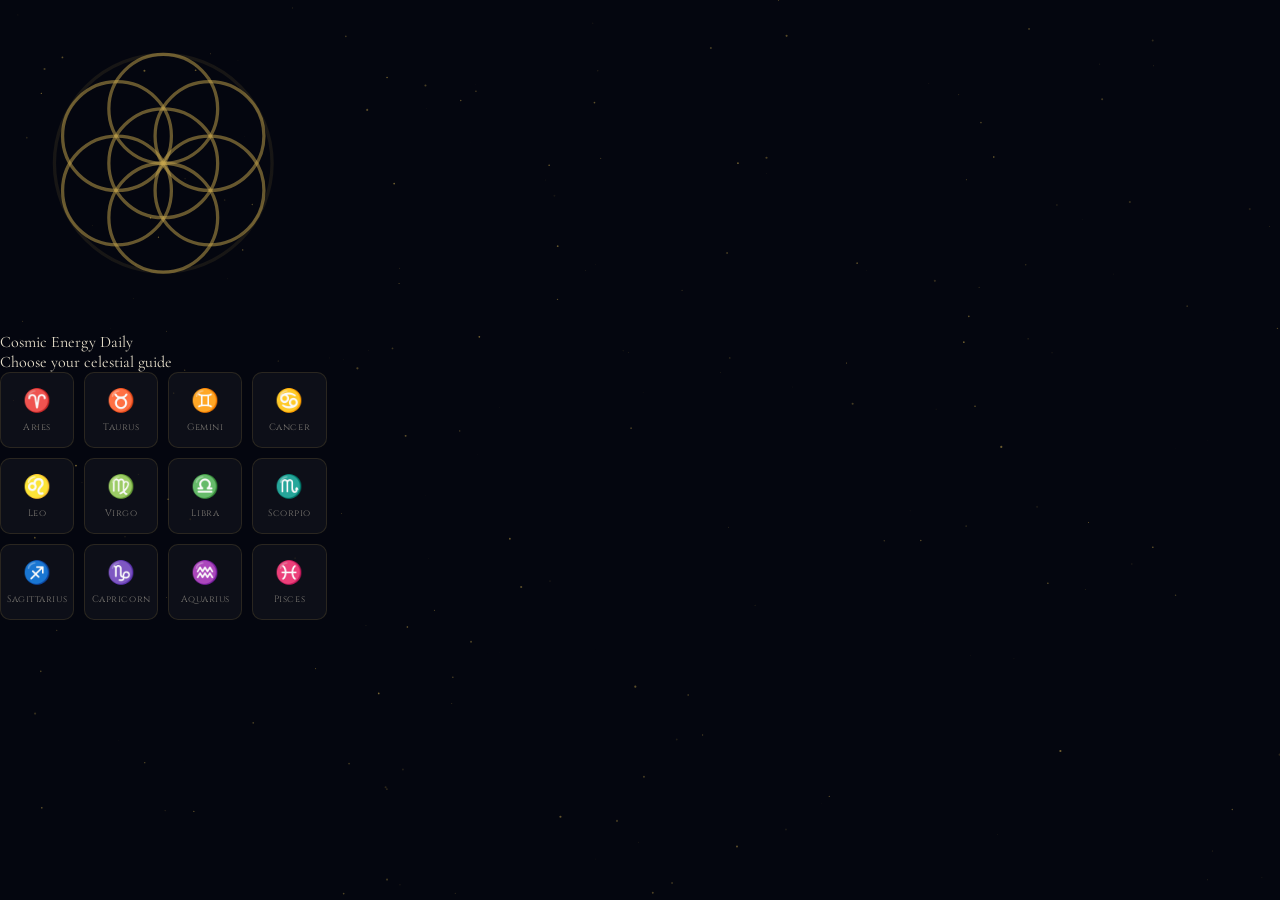
==== commit 80bc114b: "feat: app-style redesign with mobile nav, moon calendar, PWA support V2" ====
--- a/index.html
+++ b/index.html
@@ -9,176 +9,127 @@
   <meta name="apple-mobile-web-app-capable" content="yes">
   <meta name="apple-mobile-web-app-status-bar-style" content="black-translucent">
   <meta name="apple-mobile-web-app-title" content="Cosmic Energy">
-
-  <!-- Open Graph -->
-  <meta property="og:title" content="Cosmic Energy Daily">
-  <meta property="og:description" content="Ancient wisdom. Celestial precision. Daily guidance.">
-  <meta property="og:image" content="assets/og-image.png">
-  <meta property="og:url" content="https://cosmic-energy-daily.com">
-
   <link href="https://fonts.googleapis.com/css2?family=Cinzel:wght@400;600;700&family=Cormorant+Garamond:ital,wght@0,300;0,400;1,300&display=swap" rel="stylesheet">
-
-  <!-- Favicons (keep existing) -->
   <link rel="icon" type="image/x-icon" href="assets/favicon.ico">
   <link rel="icon" type="image/png" sizes="32x32" href="assets/favicon-32x32.png">
-  <link rel="icon" type="image/png" sizes="16x16" href="assets/favicon-16x16.png">
   <link rel="apple-touch-icon" sizes="180x180" href="assets/apple-touch-icon.png">
   <link rel="manifest" href="assets/site.webmanifest">
-
-  <!-- Styles -->
   <link rel="stylesheet" href="assets/css/main.css">
   <link rel="stylesheet" href="assets/css/app.css">
-
-  <!-- PWA Service Worker -->
-  <script>
-    if ('serviceWorker' in navigator) {
-      navigator.serviceWorker.register('/sw.js').catch(() => {});
-    }
-  </script>
+  <script>if('serviceWorker' in navigator) navigator.serviceWorker.register('/sw.js').catch(()=>{});</script>
 </head>
 <body>
-  <canvas id="stars"></canvas>
-
-  <!-- ── MOBILE BOTTOM NAV ── -->
-  <nav class="bottom-nav" id="bottom-nav">
-    <button class="nav-btn active" data-screen="home" onclick="showScreen('home')">
-      <svg viewBox="0 0 24 24" fill="none" stroke="currentColor" stroke-width="1.5"><path d="M3 9.5L12 3l9 6.5V20a1 1 0 01-1 1H4a1 1 0 01-1-1V9.5z"/></svg>
-      <span>Home</span>
-    </button>
-    <button class="nav-btn" data-screen="discover" onclick="showScreen('discover')">
-      <svg viewBox="0 0 24 24" fill="none" stroke="currentColor" stroke-width="1.5"><circle cx="11" cy="11" r="8"/><path d="M21 21l-4.35-4.35"/></svg>
-      <span>Discover</span>
-    </button>
-    <button class="nav-btn" data-screen="moon" onclick="showScreen('moon')">
-      <svg viewBox="0 0 24 24" fill="none" stroke="currentColor" stroke-width="1.5"><path d="M21 12.79A9 9 0 1111.21 3 7 7 0 0021 12.79z"/></svg>
-      <span>Moon</span>
-    </button>
-    <button class="nav-btn" data-screen="saved" onclick="showScreen('saved')">
-      <svg viewBox="0 0 24 24" fill="none" stroke="currentColor" stroke-width="1.5"><path d="M19 21l-7-5-7 5V5a2 2 0 012-2h10a2 2 0 012 2z"/></svg>
-      <span>Saved</span>
-    </button>
-    <button class="nav-btn" data-screen="profile" onclick="showScreen('profile')">
-      <svg viewBox="0 0 24 24" fill="none" stroke="currentColor" stroke-width="1.5"><circle cx="12" cy="8" r="4"/><path d="M4 20c0-4 3.6-7 8-7s8 3 8 7"/></svg>
-      <span>Profile</span>
-    </button>
+<canvas id="stars"></canvas>
+
+<!-- ══ ONBOARDING (shown if no sign set) ══ -->
+<div id="onboarding-screen" class="onboarding-screen" style="display:none">
+  <div class="ob-inner">
+    <div class="ob-glow"></div>
+    <svg class="ob-logo" viewBox="0 0 120 120" xmlns="http://www.w3.org/2000/svg">
+      <defs><radialGradient id="og" cx="50%" cy="50%" r="50%"><stop offset="0%" stop-color="#6B7FD4" stop-opacity="0.9"/><stop offset="100%" stop-color="#C9A84C" stop-opacity="0.5"/></radialGradient></defs>
+      <g fill="none" stroke="url(#og)" stroke-width="1.2">
+        <circle cx="60" cy="60" r="20"/><circle cx="60" cy="40" r="20"/><circle cx="60" cy="80" r="20"/>
+        <circle cx="77" cy="50" r="20"/><circle cx="77" cy="70" r="20"/>
+        <circle cx="43" cy="50" r="20"/><circle cx="43" cy="70" r="20"/>
+        <circle cx="60" cy="60" r="40" stroke-opacity="0.2"/>
+      </g>
+    </svg>
+    <div class="ob-title">Cosmic Energy Daily</div>
+    <div class="ob-sub">Choose your celestial guide</div>
+    <div class="sign-grid" id="sign-grid-onboarding"></div>
+  </div>
+</div>
+
+<!-- ══ MAIN APP ══ -->
+<div id="app-shell" style="display:none">
+
+  <!-- MOBILE BOTTOM NAV -->
+  <nav class="bottom-nav">
+    <button class="nav-btn active" data-screen="home"     onclick="showScreen('home')">    <span class="nav-icon">☽</span><span class="nav-label">Today</span>    <span class="nav-dot"></span></button>
+    <button class="nav-btn"        data-screen="discover" onclick="showScreen('discover')"><span class="nav-icon">✦</span><span class="nav-label">Discover</span> <span class="nav-dot"></span></button>
+    <button class="nav-btn"        data-screen="moon"     onclick="showScreen('moon')">    <span class="nav-icon" id="tab-moon-icon">🌗</span><span class="nav-label">Moon</span><span class="nav-dot"></span></button>
+    <button class="nav-btn"        data-screen="saved"    onclick="showScreen('saved')">   <span class="nav-icon">♡</span><span class="nav-label">Saved</span>    <span class="nav-dot"></span></button>
+    <button class="nav-btn"        data-screen="profile"  onclick="showScreen('profile')"> <span class="nav-icon">◯</span><span class="nav-label">You</span>      <span class="nav-dot"></span></button>
   </nav>
 
-  <!-- ── DESKTOP SIDEBAR ── -->
+  <!-- DESKTOP SIDEBAR -->
   <aside class="sidebar">
     <div class="sidebar-logo">
       <svg class="logo-eye" viewBox="0 0 52 52" xmlns="http://www.w3.org/2000/svg">
-        <defs>
-          <radialGradient id="sg" cx="50%" cy="50%" r="50%">
-            <stop offset="0%" stop-color="#6B7FD4" stop-opacity="0.9"/>
-            <stop offset="100%" stop-color="#C9A84C" stop-opacity="0.6"/>
-          </radialGradient>
-        </defs>
+        <defs><radialGradient id="sg" cx="50%" cy="50%" r="50%"><stop offset="0%" stop-color="#6B7FD4" stop-opacity="0.9"/><stop offset="100%" stop-color="#C9A84C" stop-opacity="0.6"/></radialGradient></defs>
         <g fill="none" stroke="url(#sg)" stroke-width="0.8" opacity="0.9">
-          <circle cx="26" cy="26" r="8"/><circle cx="26" cy="18" r="8"/>
-          <circle cx="26" cy="34" r="8"/><circle cx="33" cy="22" r="8"/>
-          <circle cx="33" cy="30" r="8"/><circle cx="19" cy="22" r="8"/>
-          <circle cx="19" cy="30" r="8"/>
-          <circle cx="26" cy="26" r="16" stroke-opacity="0.3"/>
+          <circle cx="26" cy="26" r="8"/><circle cx="26" cy="18" r="8"/><circle cx="26" cy="34" r="8"/>
+          <circle cx="33" cy="22" r="8"/><circle cx="33" cy="30" r="8"/><circle cx="19" cy="22" r="8"/>
+          <circle cx="19" cy="30" r="8"/><circle cx="26" cy="26" r="16" stroke-opacity="0.3"/>
         </g>
       </svg>
-      <div>
-        <div class="sidebar-title">Cosmic Energy</div>
-        <div class="sidebar-sub">Daily</div>
-      </div>
+      <div><div class="sidebar-title">Cosmic Energy</div><div class="sidebar-sub">Daily</div></div>
     </div>
     <nav class="sidebar-nav">
-      <button class="snav-btn active" data-screen="home" onclick="showScreen('home')">
-        <svg viewBox="0 0 24 24" fill="none" stroke="currentColor" stroke-width="1.5"><path d="M3 9.5L12 3l9 6.5V20a1 1 0 01-1 1H4a1 1 0 01-1-1V9.5z"/></svg>
-        Today's Reading
-      </button>
-      <button class="snav-btn" data-screen="discover" onclick="showScreen('discover')">
-        <svg viewBox="0 0 24 24" fill="none" stroke="currentColor" stroke-width="1.5"><circle cx="11" cy="11" r="8"/><path d="M21 21l-4.35-4.35"/></svg>
-        Discover
-      </button>
-      <button class="snav-btn" data-screen="moon" onclick="showScreen('moon')">
-        <svg viewBox="0 0 24 24" fill="none" stroke="currentColor" stroke-width="1.5"><path d="M21 12.79A9 9 0 1111.21 3 7 7 0 0021 12.79z"/></svg>
-        Moon Calendar
-      </button>
-      <button class="snav-btn" data-screen="saved" onclick="showScreen('saved')">
-        <svg viewBox="0 0 24 24" fill="none" stroke="currentColor" stroke-width="1.5"><path d="M19 21l-7-5-7 5V5a2 2 0 012-2h10a2 2 0 012 2z"/></svg>
-        Saved Readings
-      </button>
-      <button class="snav-btn" data-screen="profile" onclick="showScreen('profile')">
-        <svg viewBox="0 0 24 24" fill="none" stroke="currentColor" stroke-width="1.5"><circle cx="12" cy="8" r="4"/><path d="M4 20c0-4 3.6-7 8-7s8 3 8 7"/></svg>
-        Profile
-      </button>
+      <button class="snav-btn active" data-screen="home"     onclick="showScreen('home')">    <span>☽</span> Today's Reading</button>
+      <button class="snav-btn"        data-screen="discover" onclick="showScreen('discover')"><span>✦</span> Discover</button>
+      <button class="snav-btn"        data-screen="moon"     onclick="showScreen('moon')">    <span>🌗</span> Moon Calendar</button>
+      <button class="snav-btn"        data-screen="saved"    onclick="showScreen('saved')">   <span>♡</span> Saved Readings</button>
+      <button class="snav-btn"        data-screen="profile"  onclick="showScreen('profile')"> <span>◯</span> Profile</button>
     </nav>
-    <div class="sidebar-footer">
-      <div class="moon-badge" id="sidebar-moon">☽ Loading...</div>
-    </div>
+    <div class="sidebar-footer"><div class="moon-badge" id="sidebar-moon">🌗 Loading…</div></div>
   </aside>
 
-  <!-- ── MAIN CONTENT ── -->
+  <!-- MAIN CONTENT -->
   <main class="app-main">
 
-    <!-- ══ SCREEN: HOME ══ -->
+    <!-- ══ HOME ══ -->
     <section class="screen active" id="screen-home">
       <header class="app-header">
-        <div class="header-left">
+        <div>
           <div class="date-pill" id="date-pill">—</div>
           <h1 class="header-title">Today's Reading</h1>
         </div>
-        <div class="moon-chip" id="moon-chip">☽</div>
-      </header>
-
-      <!-- Sign not selected yet -->
+        <div class="moon-chip" id="moon-chip">🌗</div>
+      </header>
+
+      <!-- Empty state -->
       <div id="home-empty" class="home-empty">
         <div class="empty-glow"></div>
         <svg class="hero-logo" viewBox="0 0 120 120" xmlns="http://www.w3.org/2000/svg">
-          <defs>
-            <radialGradient id="hg" cx="50%" cy="50%" r="50%">
-              <stop offset="0%" stop-color="#6B7FD4" stop-opacity="0.9"/>
-              <stop offset="100%" stop-color="#C9A84C" stop-opacity="0.5"/>
-            </radialGradient>
-          </defs>
-          <g fill="none" stroke="url(#hg)" stroke-width="1.2">
-            <circle cx="60" cy="60" r="20"/><circle cx="60" cy="40" r="20"/>
-            <circle cx="60" cy="80" r="20"/><circle cx="77" cy="50" r="20"/>
-            <circle cx="77" cy="70" r="20"/><circle cx="43" cy="50" r="20"/>
-            <circle cx="43" cy="70" r="20"/>
+          <g fill="none" stroke="url(#og)" stroke-width="1.2">
+            <circle cx="60" cy="60" r="20"/><circle cx="60" cy="40" r="20"/><circle cx="60" cy="80" r="20"/>
+            <circle cx="77" cy="50" r="20"/><circle cx="77" cy="70" r="20"/>
+            <circle cx="43" cy="50" r="20"/><circle cx="43" cy="70" r="20"/>
             <circle cx="60" cy="60" r="40" stroke-opacity="0.2"/>
           </g>
         </svg>
-        <h2 class="empty-heading">Choose Your Sign</h2>
-        <p class="empty-sub">Select your zodiac sign to reveal today's cosmic reading</p>
-        <div class="sign-grid" id="sign-grid-home">
-          <!-- populated by JS -->
-        </div>
-      </div>
-
-      <!-- Reading view (shown after sign selected) -->
-      <div id="home-reading" class="home-reading" style="display:none">
+        <h2 class="empty-heading">Select Your Sign</h2>
+        <p class="empty-sub">Choose your zodiac sign to reveal today's cosmic reading</p>
+        <div class="sign-grid" id="sign-grid-home"></div>
+      </div>
+
+      <!-- Reading state -->
+      <div id="home-reading" style="display:none">
+
+        <!-- Hero glyph -->
+        <div class="sign-hero">
+          <div class="sign-hero-glow"></div>
+          <div class="hero-symbol" id="r-hero-symbol">♈</div>
+          <div class="hero-name"  id="r-name">Aries</div>
+          <div class="hero-dates" id="r-dates">Mar 21–Apr 19</div>
+          <div class="hero-badges" id="r-badges"></div>
+        </div>
+
+        <!-- Reading card -->
         <div class="reading-card glass">
-          <div class="reading-card-header">
-            <div class="sign-avatar" id="r-symbol"></div>
-            <div>
-              <div class="sign-name" id="r-name"></div>
-              <div class="sign-dates" id="r-dates"></div>
-            </div>
-            <button class="bookmark-btn" id="bookmark-btn" onclick="toggleBookmark()" title="Save reading">
-              <svg viewBox="0 0 24 24" fill="none" stroke="currentColor" stroke-width="1.5"><path d="M19 21l-7-5-7 5V5a2 2 0 012-2h10a2 2 0 012 2z"/></svg>
-            </button>
+          <div class="card-label">Today's Reading</div>
+          <p class="reading-text" id="r-desc"></p>
+
+          <!-- Energy bars -->
+          <div class="energy-bars">
+            <div class="energy-row"><span class="energy-label">Love</span>   <div class="bar-track"><div class="bar-fill" id="bar-love"></div></div>   <span class="bar-pct" id="bar-pct-love"></span></div>
+            <div class="energy-row"><span class="energy-label">Career</span> <div class="bar-track"><div class="bar-fill" id="bar-career"></div></div> <span class="bar-pct" id="bar-pct-career"></span></div>
+            <div class="energy-row"><span class="energy-label">Health</span> <div class="bar-track"><div class="bar-fill" id="bar-health"></div></div> <span class="bar-pct" id="bar-pct-health"></span></div>
+            <div class="energy-row"><span class="energy-label">Spirit</span> <div class="bar-track"><div class="bar-fill" id="bar-spirit"></div></div> <span class="bar-pct" id="bar-pct-spirit"></span></div>
           </div>
 
-          <div class="energy-bars">
-            <div class="energy-row"><span>Love</span><div class="bar-track"><div class="bar-fill" id="bar-love"></div></div></div>
-            <div class="energy-row"><span>Career</span><div class="bar-track"><div class="bar-fill" id="bar-career"></div></div></div>
-            <div class="energy-row"><span>Wellness</span><div class="bar-track"><div class="bar-fill" id="bar-wellness"></div></div></div>
-            <div class="energy-row"><span>Spirit</span><div class="bar-track"><div class="bar-fill" id="bar-spirit"></div></div></div>
-          </div>
-
-          <div class="detail-tags" id="r-tags"></div>
-          <p class="sign-description" id="r-desc"></p>
-
-          <button class="watch-btn" id="watch-btn" onclick="openVideo()">
-            <svg viewBox="0 0 24 24" fill="currentColor"><path d="M8 5v14l11-7z"/></svg>
-            Watch Today's Reading
-          </button>
+          <button class="gold-btn" onclick="openVideo()">▶&nbsp; Watch Today's Reading</button>
         </div>
 
         <!-- Video embed -->
@@ -186,81 +137,96 @@
           <div class="video-frame" id="video-frame"></div>
         </div>
 
-        <button class="change-sign-btn" onclick="changeSign()">↩ Change Sign</button>
-      </div>
-    </section>
-
-    <!-- ══ SCREEN: DISCOVER ══ -->
+        <!-- Ruler / Element / Nature stat row -->
+        <div class="stat-row glass">
+          <div class="stat-cell"><div class="stat-label">Ruler</div>  <div class="stat-value" id="stat-ruler"></div></div>
+          <div class="stat-divider"></div>
+          <div class="stat-cell"><div class="stat-label">Element</div><div class="stat-value" id="stat-element"></div></div>
+          <div class="stat-divider"></div>
+          <div class="stat-cell"><div class="stat-label">Nature</div> <div class="stat-value" id="stat-nature"></div></div>
+        </div>
+
+        <!-- Bookmark + Change sign -->
+        <div class="reading-actions">
+          <button class="heart-btn-large" id="bookmark-btn" onclick="toggleBookmark()">♡</button>
+          <button class="change-sign-btn" onclick="changeSign()">↩ Change Sign</button>
+        </div>
+
+      </div><!-- /home-reading -->
+    </section>
+
+    <!-- ══ DISCOVER ══ -->
     <section class="screen" id="screen-discover">
       <header class="app-header">
         <h1 class="header-title">Discover</h1>
-        <div class="filter-pills">
-          <button class="filter-pill active" onclick="filterSigns('all', this)">All</button>
-          <button class="filter-pill" onclick="filterSigns('fire', this)">🔥 Fire</button>
-          <button class="filter-pill" onclick="filterSigns('earth', this)">🌿 Earth</button>
-          <button class="filter-pill" onclick="filterSigns('air', this)">💨 Air</button>
-          <button class="filter-pill" onclick="filterSigns('water', this)">💧 Water</button>
-        </div>
-      </header>
-      <div class="discover-grid" id="discover-grid">
-        <!-- populated by JS -->
-      </div>
-    </section>
-
-    <!-- ══ SCREEN: MOON ══ -->
+      </header>
+      <div class="filter-row">
+        <button class="filter-pill active" onclick="filterDiscover('All',this)"   style="border-color:#C9A84C;color:#C9A84C;background:rgba(201,168,76,0.1)">All</button>
+        <button class="filter-pill" onclick="filterDiscover('Fire',this)">🔥 Fire</button>
+        <button class="filter-pill" onclick="filterDiscover('Earth',this)">🌿 Earth</button>
+        <button class="filter-pill" onclick="filterDiscover('Air',this)">💨 Air</button>
+        <button class="filter-pill" onclick="filterDiscover('Water',this)">💧 Water</button>
+      </div>
+      <div id="discover-list" class="discover-list"></div>
+    </section>
+
+    <!-- ══ MOON ══ -->
     <section class="screen" id="screen-moon">
       <header class="app-header">
-        <h1 class="header-title">Moon Calendar</h1>
-        <div class="moon-phase-display" id="moon-phase-display">☽</div>
-      </header>
-      <div class="moon-card glass">
-        <div class="moon-hero">
-          <div class="moon-orb" id="moon-orb">🌙</div>
-          <div class="moon-info">
-            <div class="moon-name" id="moon-name">Waning Crescent</div>
-            <div class="moon-desc" id="moon-desc">A time for release, rest and reflection.</div>
-          </div>
-        </div>
-        <div class="moon-calendar" id="moon-calendar">
-          <!-- populated by JS -->
-        </div>
-      </div>
-    </section>
-
-    <!-- ══ SCREEN: SAVED ══ -->
+        <h1 class="header-title">Moon</h1>
+        <div class="moon-chip" id="moon-phase-display">🌗</div>
+      </header>
+
+      <!-- Moon hero -->
+      <div class="moon-hero glass">
+        <div class="moon-orb" id="moon-orb">🌗</div>
+        <div>
+          <div class="moon-name" id="moon-name">Loading…</div>
+          <div class="moon-desc" id="moon-desc"></div>
+        </div>
+      </div>
+
+      <!-- Month nav -->
+      <div class="month-nav">
+        <button class="month-arrow" onclick="prevMonth()">‹</button>
+        <span class="month-label" id="moon-month-label">April 2026</span>
+        <button class="month-arrow" onclick="nextMonth()">›</button>
+      </div>
+
+      <!-- Calendar + legend injected here -->
+      <div id="moon-calendar"></div>
+    </section>
+
+    <!-- ══ SAVED ══ -->
     <section class="screen" id="screen-saved">
       <header class="app-header">
-        <h1 class="header-title">Saved Readings</h1>
-      </header>
-      <div id="saved-list" class="saved-list">
-        <div class="empty-state">
-          <div style="font-size:2.5rem;margin-bottom:1rem">🔖</div>
-          <p>No saved readings yet.<br>Tap the bookmark on any reading to save it.</p>
-        </div>
-      </div>
-    </section>
-
-    <!-- ══ SCREEN: PROFILE ══ -->
+        <h1 class="header-title">Saved</h1>
+      </header>
+      <div id="saved-list"></div>
+    </section>
+
+    <!-- ══ PROFILE ══ -->
     <section class="screen" id="screen-profile">
       <header class="app-header">
         <h1 class="header-title">Profile</h1>
       </header>
+
+      <!-- Profile card -->
       <div class="profile-card glass">
         <div class="profile-avatar" id="profile-avatar">✦</div>
-        <div class="profile-sign" id="profile-sign-name">Set your sign</div>
+        <div class="profile-sign-name"  id="profile-sign-name">Set your sign</div>
         <div class="profile-sign-dates" id="profile-sign-dates"></div>
       </div>
 
-      <div class="settings-list glass">
+      <!-- Settings -->
+      <div class="settings-card glass">
         <div class="settings-row">
           <span>My Sign</span>
-          <select id="profile-sign-select" onchange="setProfileSign(this.value)">
-            <option value="">Choose sign</option>
-          </select>
+          <select id="profile-sign-select" onchange="setProfileSign(this.value)"><option value="">Choose sign</option></select>
         </div>
         <div class="settings-row">
-          <span>Notifications</span>
-          <label class="toggle"><input type="checkbox" id="notif-toggle"><span class="slider"></span></label>
+          <span>Push Notifications</span>
+          <span class="settings-detail">Daily 9:00 AM ›</span>
         </div>
         <div class="settings-row">
           <span>Dark Mode</span>
@@ -268,38 +234,71 @@
         </div>
       </div>
 
+      <div class="settings-card glass">
+        <div class="settings-row"><span>Newsletter</span>        <span class="settings-detail">Weekly ›</span></div>
+        <div class="settings-row"><span>Cosmic Circle</span>     <span class="settings-detail">Free ›</span></div>
+        <div class="settings-row last"><span>Privacy Policy</span><span class="settings-detail">›</span></div>
+      </div>
+
       <!-- Newsletter -->
-      <div class="newsletter-card glass">
+      <div class="nl-card glass">
+        <div class="nl-eyebrow">✦ &nbsp;Cosmic Circle&nbsp; ✦</div>
         <h3 class="nl-title">Join the Cosmic Circle</h3>
         <p class="nl-sub">Weekly readings, lunar alerts & cosmic insights — delivered to you.</p>
-        <div class="nl-form">
-          <input type="email" id="nl-email" placeholder="your@email.com" class="nl-input">
-          <select id="nl-sign" class="nl-input">
-            <option value="">Your sign</option>
-            <option>Aries</option><option>Taurus</option><option>Gemini</option>
-            <option>Cancer</option><option>Leo</option><option>Virgo</option>
-            <option>Libra</option><option>Scorpio</option><option>Sagittarius</option>
-            <option>Capricorn</option><option>Aquarius</option><option>Pisces</option>
-          </select>
-          <label class="nl-agree">
-            <input type="checkbox" id="nl-agree">
-            I agree to the <a href="/privacy.html" target="_blank">privacy policy</a>
-          </label>
-          <button class="nl-btn" onclick="submitNewsletter()">Subscribe</button>
-          <p id="nl-msg" class="nl-msg"></p>
-        </div>
-      </div>
-
-      <footer class="app-footer">
-        © 2026 Cosmic Energy Daily · Guided by the stars, grounded in truth
-      </footer>
+
+        <div id="nl-form-wrap">
+          <div class="nl-form">
+            <input type="email" id="nl-email" placeholder="your@email.com" class="nl-input">
+            <select id="nl-sign" class="nl-input">
+              <option value="">Your sign</option>
+              <option>Aries</option><option>Taurus</option><option>Gemini</option>
+              <option>Cancer</option><option>Leo</option><option>Virgo</option>
+              <option>Libra</option><option>Scorpio</option><option>Sagittarius</option>
+              <option>Capricorn</option><option>Aquarius</option><option>Pisces</option>
+            </select>
+            <label class="nl-agree"><input type="checkbox" id="nl-agree"> I agree to the <a href="/privacy.html" target="_blank">privacy policy</a></label>
+            <button class="gold-btn" onclick="submitNewsletter()">Subscribe to the Cosmic Circle</button>
+            <p id="nl-msg" class="nl-msg"></p>
+          </div>
+        </div>
+
+        <div id="nl-success" class="nl-success" style="display:none">
+          <div style="font-size:2rem;margin-bottom:12px">✦</div>
+          <div class="nl-success-title">Welcome to the Circle</div>
+          <p class="nl-success-sub">The stars will guide your inbox.</p>
+        </div>
+      </div>
+
+      <footer class="app-footer">© 2026 Cosmic Energy Daily · Guided by the stars, grounded in truth</footer>
     </section>
 
   </main>
-
-  <!-- Scripts — keep your existing pipeline intact -->
-  <script src="assets/js/data.js"></script>
-  <script src="assets/js/stars.js"></script>
-  <script src="assets/js/app-ui.js"></script>
+</div><!-- /app-shell -->
+
+<script src="assets/js/data.js"></script>
+<script src="assets/js/stars.js"></script>
+<script src="assets/js/app-ui.js"></script>
+<script>
+  // Show onboarding or app based on stored sign
+  document.addEventListener('DOMContentLoaded', () => {
+    const stored = localStorage.getItem('ced_sign');
+    if (stored === null) {
+      document.getElementById('onboarding-screen').style.display = 'flex';
+    } else {
+      document.getElementById('app-shell').style.display = 'block';
+    }
+  });
+  // Called from app-ui selectSign after onboarding
+  const _origSelect = window.selectSign;
+  // Override selectSign to handle onboarding → app transition
+  document.addEventListener('DOMContentLoaded', () => {
+    const origSelect = selectSign;
+    window.selectSign = function(idx) {
+      document.getElementById('onboarding-screen').style.display = 'none';
+      document.getElementById('app-shell').style.display = 'block';
+      origSelect(idx);
+    };
+  });
+</script>
 </body>
 </html>
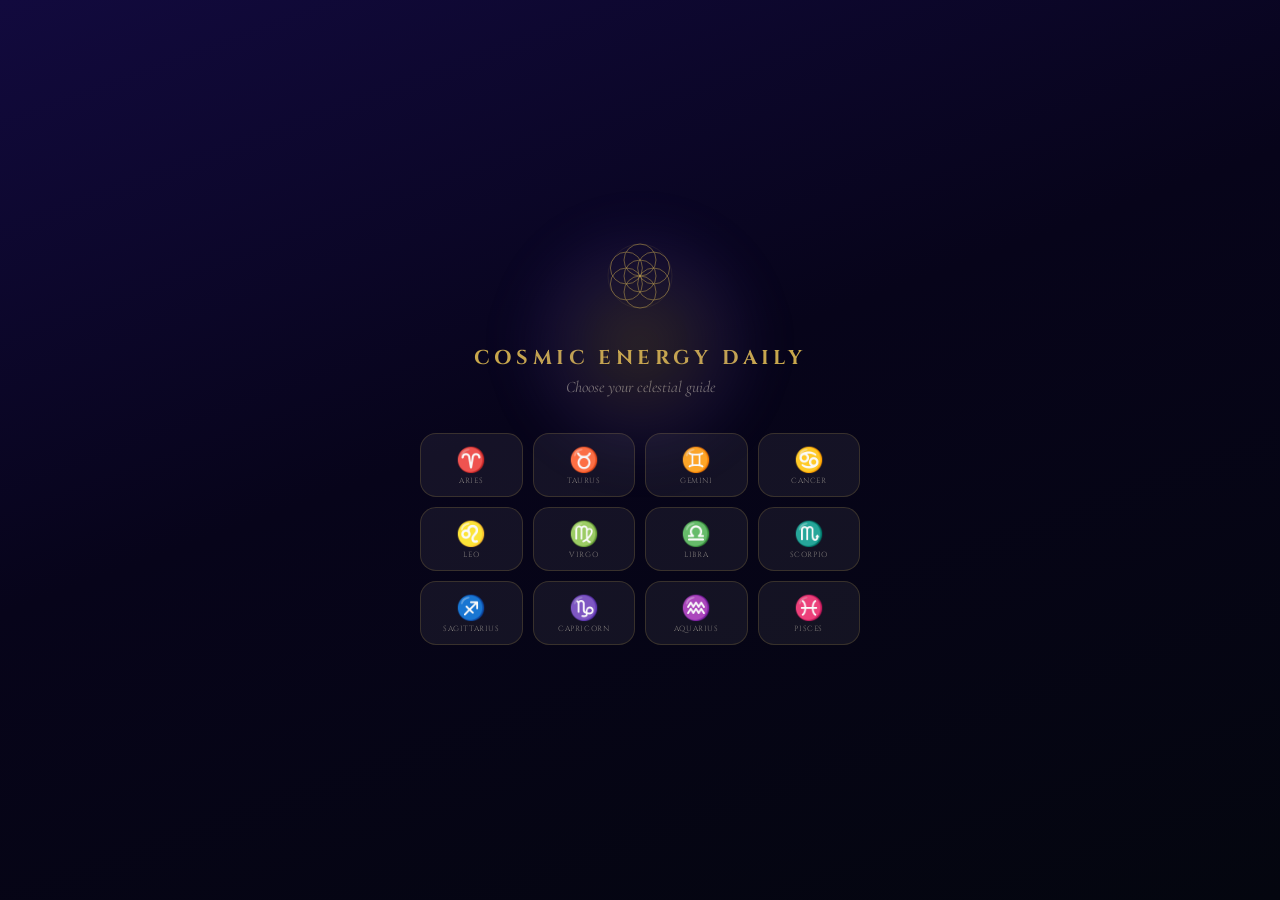
==== commit b46036bf: "fix: collapsible nav with ✦ handle + extra bottom padding" ====
--- a/index.html
+++ b/index.html
@@ -44,7 +44,8 @@
 <div id="app-shell" style="display:none">
 
   <!-- MOBILE BOTTOM NAV -->
-  <nav class="bottom-nav">
+  <nav class="bottom-nav" id="bottom-nav">
+    <span class="nav-handle" id="nav-handle" onclick="toggleNav()">✦</span>
     <button class="nav-btn active" data-screen="home"     onclick="showScreen('home')">    <span class="nav-icon">☽</span><span class="nav-label">Today</span>    <span class="nav-dot"></span></button>
     <button class="nav-btn"        data-screen="discover" onclick="showScreen('discover')"><span class="nav-icon">✦</span><span class="nav-label">Discover</span> <span class="nav-dot"></span></button>
     <button class="nav-btn"        data-screen="moon"     onclick="showScreen('moon')">    <span class="nav-icon" id="tab-moon-icon">🌗</span><span class="nav-label">Moon</span><span class="nav-dot"></span></button>
--- a/assets/css/app.css
+++ b/assets/css/app.css
@@ -1,799 +1,397 @@
-/* ═══════════════════════════════════════════
-   COSMIC ENERGY DAILY — APP CSS
-   Drop this into assets/css/app.css
-   ═══════════════════════════════════════════ */
-
+/* ═══════════════════════════════════════════════════
+   COSMIC ENERGY DAILY — app.css v2 (full app parity)
+   Save to: assets/css/app.css
+   ═══════════════════════════════════════════════════ */
 :root {
-  --bg:        #04060F;
-  --bg2:       #080B1A;
-  --surface:   rgba(255,255,255,0.04);
-  --border:    rgba(201,168,76,0.15);
-  --gold:      #C9A84C;
-  --gold-dim:  rgba(201,168,76,0.35);
-  --gold-glow: rgba(201,168,76,0.12);
-  --lavender:  #6B7FD4;
-  --text:      #E8E0CC;
-  --text-dim:  rgba(232,224,204,0.5);
-  --nav-h:     70px;   /* mobile bottom nav height */
-  --sidebar-w: 240px;  /* desktop sidebar width */
-  --radius:    18px;
-  --radius-sm: 10px;
-}
-
-*, *::before, *::after { box-sizing: border-box; margin: 0; padding: 0; }
-
-html { scroll-behavior: smooth; }
-
-body {
-  background: var(--bg);
-  color: var(--text);
-  font-family: 'Cormorant Garamond', Georgia, serif;
-  min-height: 100vh;
-  overflow-x: hidden;
-  -webkit-font-smoothing: antialiased;
-}
-
-#stars {
-  position: fixed;
-  inset: 0;
-  pointer-events: none;
-  z-index: 0;
-}
-
-/* ── GLASS CARD ── */
-.glass {
-  background: var(--surface);
-  border: 1px solid var(--border);
-  backdrop-filter: blur(20px);
-  -webkit-backdrop-filter: blur(20px);
-  border-radius: var(--radius);
-}
-
-/* ══════════════════════════════════════
+  --bg:      #04060F;
+  --bg-grad: linear-gradient(160deg,#120A3E 0%,#07041A 45%,#04060F 100%);
+  --surface: rgba(255,255,255,0.06);
+  --border:  rgba(201,168,76,0.2);
+  --gold:    #C9A84C;
+  --gDim:    rgba(201,168,76,0.35);
+  --gGlow:   rgba(201,168,76,0.15);
+  --text:    #E8E0CC;
+  --dim:     rgba(232,224,204,0.5);
+  --nav-h:   82px;
+  --side-w:  240px;
+  --r:       20px;
+  --r-sm:    12px;
+}
+*,*::before,*::after{box-sizing:border-box;margin:0;padding:0}
+html{scroll-behavior:smooth}
+body{
+  background:var(--bg-grad);
+  color:var(--text);
+  font-family:'Cormorant Garamond',Georgia,serif;
+  min-height:100vh;
+  overflow-x:hidden;
+  -webkit-font-smoothing:antialiased;
+}
+#stars{position:fixed;inset:0;pointer-events:none;z-index:0}
+.glass{
+  background:var(--surface);
+  border:1px solid var(--border);
+  backdrop-filter:blur(24px);
+  -webkit-backdrop-filter:blur(24px);
+  border-radius:var(--r);
+}
+button{cursor:pointer}
+
+/* ══════════════════════════════════════════════════════
+   ONBOARDING
+══════════════════════════════════════════════════════ */
+.onboarding-screen{
+  position:fixed;inset:0;z-index:200;
+  display:flex;align-items:center;justify-content:center;
+  background:var(--bg-grad);
+  overflow-y:auto;
+}
+.ob-inner{
+  display:flex;flex-direction:column;align-items:center;
+  padding:72px 20px 100px;width:100%;max-width:480px;
+  position:relative;
+}
+.ob-glow{
+  position:absolute;top:10%;left:50%;transform:translateX(-50%);
+  width:260px;height:260px;border-radius:50%;
+  background:radial-gradient(circle,rgba(201,168,76,0.2) 0%,rgba(107,79,191,0.1) 50%,transparent 70%);
+  filter:blur(20px);pointer-events:none;
+}
+.ob-logo{width:96px;height:96px;margin-bottom:20px;position:relative;animation:spin 60s linear infinite}
+@keyframes spin{to{transform:rotate(360deg)}}
+.ob-title{
+  font-family:'Cinzel',serif;font-size:20px;font-weight:700;
+  letter-spacing:.22em;color:var(--gold);text-transform:uppercase;
+  text-align:center;margin-bottom:6px;
+}
+.ob-sub{font-family:'Cormorant Garamond',serif;font-size:16px;color:var(--dim);font-style:italic;margin-bottom:36px;text-align:center}
+
+/* ══════════════════════════════════════════════════════
    LAYOUT
-══════════════════════════════════════ */
-
-/* Mobile-first: full width, bottom nav */
-.sidebar { display: none; }
-
-.app-main {
-  position: relative;
-  z-index: 1;
-  min-height: 100vh;
-  padding-bottom: calc(var(--nav-h) + 16px);
-}
-
-.screen {
-  display: none;
-  padding: 0 16px 24px;
-  animation: fadeUp 0.35s ease;
-}
-.screen.active { display: block; }
-
-@keyframes fadeUp {
-  from { opacity: 0; transform: translateY(14px); }
-  to   { opacity: 1; transform: translateY(0); }
-}
-
-/* Desktop: sidebar + main side by side */
-@media (min-width: 768px) {
-  .bottom-nav { display: none; }
-
-  .sidebar {
-    display: flex;
-    flex-direction: column;
-    position: fixed;
-    left: 0; top: 0; bottom: 0;
-    width: var(--sidebar-w);
-    background: rgba(4,6,15,0.85);
-    border-right: 1px solid var(--border);
-    backdrop-filter: blur(24px);
-    z-index: 100;
-    padding: 32px 20px;
-    gap: 32px;
+══════════════════════════════════════════════════════ */
+.sidebar{display:none}
+.app-main{position:relative;z-index:1;min-height:100vh;padding-bottom:calc(var(--nav-h)+80px)}
+.screen{display:none;padding:0 16px 32px;animation:fadeUp .3s ease}
+.screen.active{display:block}
+@keyframes fadeUp{from{opacity:0;transform:translateY(12px)}to{opacity:1;transform:translateY(0)}}
+
+@media(min-width:768px){
+  .bottom-nav{display:none}
+  .sidebar{
+    display:flex;flex-direction:column;
+    position:fixed;left:0;top:0;bottom:0;width:var(--side-w);
+    background:rgba(4,6,15,.88);border-right:1px solid var(--border);
+    backdrop-filter:blur(24px);z-index:100;padding:32px 20px;gap:32px;
   }
-
-  .app-main {
-    margin-left: var(--sidebar-w);
-    padding-bottom: 40px;
-  }
-
-  .screen { padding: 0 40px 40px; max-width: 860px; }
-}
-
-/* ══════════════════════════════════════
-   BOTTOM NAV (mobile)
-══════════════════════════════════════ */
-.bottom-nav {
-  position: fixed;
-  bottom: 0; left: 0; right: 0;
-  height: var(--nav-h);
-  background: rgba(4,6,15,0.92);
-  border-top: 1px solid var(--border);
-  backdrop-filter: blur(20px);
-  display: flex;
-  align-items: center;
-  justify-content: space-around;
-  z-index: 200;
-  padding-bottom: env(safe-area-inset-bottom);
-}
-
-.nav-btn {
-  display: flex;
-  flex-direction: column;
-  align-items: center;
-  gap: 3px;
-  background: none;
-  border: none;
-  color: var(--text-dim);
-  font-family: 'Cinzel', serif;
-  font-size: 0.55rem;
-  letter-spacing: 0.06em;
-  cursor: pointer;
-  padding: 6px 12px;
-  border-radius: 8px;
-  transition: color 0.2s, background 0.2s;
-}
-.nav-btn svg { width: 20px; height: 20px; }
-.nav-btn.active { color: var(--gold); }
-.nav-btn:hover { background: var(--gold-glow); }
-
-/* ══════════════════════════════════════
+  .app-main{margin-left:var(--side-w);padding-bottom:40px}
+  .screen{padding:0 40px 40px;max-width:820px}
+}
+
+/* ══════════════════════════════════════════════════════
+   BOTTOM NAV — glyph icons + active dot (matches app)
+══════════════════════════════════════════════════════ */
+.bottom-nav{
+  position:fixed;bottom:0;left:0;right:0;height:var(--nav-h);
+  background:rgba(4,6,15,.88);border-top:0.5px solid var(--border);
+  backdrop-filter:blur(24px);
+  display:flex;align-items:flex-start;justify-content:space-around;
+  z-index:200;padding:10px 0 0;
+  padding-bottom:env(safe-area-inset-bottom);
+}
+.nav-btn{
+  display:flex;flex-direction:column;align-items:center;gap:3px;
+  background:none;border:none;color:var(--dim);
+  font-family:'Cinzel',serif;padding:4px 10px;border-radius:8px;
+  transition:color .2s;position:relative;
+}
+.nav-icon{font-size:19px;line-height:1}
+.nav-label{font-size:8.5px;letter-spacing:.08em;text-transform:uppercase}
+.nav-dot{width:4px;height:4px;border-radius:2px;background:var(--gold);margin-top:1px;opacity:0;transition:opacity .2s}
+.nav-btn.active{color:var(--gold)}
+.nav-btn.active .nav-dot{opacity:1}
+
+/* ══════════════════════════════════════════════════════
+   BOTTOM NAV — COLLAPSIBLE HANDLE
+══════════════════════════════════════════════════════ */
+.nav-handle{
+  position:absolute;top:-20px;left:50%;transform:translateX(-50%);
+  width:40px;height:20px;display:flex;align-items:center;justify-content:center;
+  cursor:pointer;user-select:none;
+  color:var(--gold);font-family:'Cinzel',serif;font-size:14px;
+  background:rgba(4,6,15,.88);border:0.5px solid var(--border);
+  border-radius:8px 8px 0 0;border-bottom:none;
+  line-height:1;
+}
+.bottom-nav{transition:height .3s ease}
+.bottom-nav.collapsed{height:28px;overflow:hidden;padding:0;align-items:center;justify-content:center}
+.bottom-nav.collapsed .nav-btn{display:none}
+.bottom-nav.collapsed .nav-handle{top:-1px;position:static;transform:none;border-radius:0;border:none;background:transparent;width:auto;height:auto}
+
+/* ══════════════════════════════════════════════════════
    SIDEBAR (desktop)
-══════════════════════════════════════ */
-.sidebar-logo {
-  display: flex;
-  align-items: center;
-  gap: 12px;
-}
-.logo-eye { width: 40px; height: 40px; flex-shrink: 0; }
-.sidebar-title {
-  font-family: 'Cinzel', serif;
-  font-size: 0.85rem;
-  letter-spacing: 0.1em;
-  color: var(--gold);
-}
-.sidebar-sub {
-  font-size: 0.7rem;
-  color: var(--text-dim);
-  letter-spacing: 0.15em;
-  text-transform: uppercase;
-}
-
-.sidebar-nav {
-  display: flex;
-  flex-direction: column;
-  gap: 4px;
-  flex: 1;
-}
-
-.snav-btn {
-  display: flex;
-  align-items: center;
-  gap: 10px;
-  background: none;
-  border: none;
-  color: var(--text-dim);
-  font-family: 'Cinzel', serif;
-  font-size: 0.72rem;
-  letter-spacing: 0.06em;
-  cursor: pointer;
-  padding: 10px 14px;
-  border-radius: var(--radius-sm);
-  transition: all 0.2s;
-  text-align: left;
-  width: 100%;
-}
-.snav-btn svg { width: 18px; height: 18px; flex-shrink: 0; }
-.snav-btn.active { color: var(--gold); background: var(--gold-glow); }
-.snav-btn:hover { color: var(--text); background: var(--surface); }
-
-.sidebar-footer { margin-top: auto; }
-.moon-badge {
-  font-family: 'Cinzel', serif;
-  font-size: 0.7rem;
-  color: var(--text-dim);
-  letter-spacing: 0.08em;
-}
-
-/* ══════════════════════════════════════
+══════════════════════════════════════════════════════ */
+.sidebar-logo{display:flex;align-items:center;gap:12px}
+.logo-eye{width:40px;height:40px;flex-shrink:0}
+.sidebar-title{font-family:'Cinzel',serif;font-size:.85rem;letter-spacing:.1em;color:var(--gold)}
+.sidebar-sub{font-size:.7rem;color:var(--dim);letter-spacing:.15em;text-transform:uppercase}
+.sidebar-nav{display:flex;flex-direction:column;gap:4px;flex:1}
+.snav-btn{
+  display:flex;align-items:center;gap:10px;background:none;border:none;
+  color:var(--dim);font-family:'Cinzel',serif;font-size:.72rem;letter-spacing:.06em;
+  cursor:pointer;padding:10px 14px;border-radius:var(--r-sm);transition:all .2s;
+  text-align:left;width:100%;
+}
+.snav-btn.active{color:var(--gold);background:var(--gGlow)}
+.snav-btn:hover{color:var(--text);background:rgba(255,255,255,.04)}
+.sidebar-footer{margin-top:auto}
+.moon-badge{font-family:'Cinzel',serif;font-size:.7rem;color:var(--dim);letter-spacing:.08em}
+
+/* ══════════════════════════════════════════════════════
    APP HEADER
-══════════════════════════════════════ */
-.app-header {
-  display: flex;
-  align-items: flex-start;
-  justify-content: space-between;
-  padding: 20px 0 16px;
-  gap: 12px;
-}
-
-.header-title {
-  font-family: 'Cinzel', serif;
-  font-size: 1.5rem;
-  font-weight: 600;
-  letter-spacing: 0.05em;
-  color: var(--text);
-}
-
-.date-pill {
-  font-family: 'Cinzel', serif;
-  font-size: 0.65rem;
-  letter-spacing: 0.12em;
-  color: var(--gold);
-  text-transform: uppercase;
-  margin-bottom: 4px;
-}
-
-.moon-chip {
-  font-size: 1.4rem;
-  cursor: default;
-  flex-shrink: 0;
-  margin-top: 4px;
-}
-
-.filter-pills {
-  display: flex;
-  gap: 6px;
-  flex-wrap: wrap;
-  margin-top: 8px;
-}
-
-.filter-pill {
-  background: var(--surface);
-  border: 1px solid var(--border);
-  border-radius: 20px;
-  color: var(--text-dim);
-  font-family: 'Cinzel', serif;
-  font-size: 0.65rem;
-  letter-spacing: 0.06em;
-  padding: 5px 12px;
-  cursor: pointer;
-  transition: all 0.2s;
-}
-.filter-pill.active,
-.filter-pill:hover {
-  background: var(--gold-glow);
-  border-color: var(--gold-dim);
-  color: var(--gold);
-}
-
-/* ══════════════════════════════════════
-   HOME — EMPTY STATE (sign picker)
-══════════════════════════════════════ */
-.home-empty {
-  display: flex;
-  flex-direction: column;
-  align-items: center;
-  padding: 20px 0 40px;
-  position: relative;
-}
-
-.empty-glow {
-  position: absolute;
-  top: 0; left: 50%;
-  transform: translateX(-50%);
-  width: 280px; height: 280px;
-  background: radial-gradient(circle, rgba(201,168,76,0.08) 0%, transparent 70%);
-  pointer-events: none;
-}
-
-.hero-logo {
-  width: 100px;
-  height: 100px;
-  margin-bottom: 20px;
-  animation: spin 60s linear infinite;
-}
-@keyframes spin { to { transform: rotate(360deg); } }
-
-.empty-heading {
-  font-family: 'Cinzel', serif;
-  font-size: 1.3rem;
-  letter-spacing: 0.08em;
-  color: var(--text);
-  margin-bottom: 8px;
-}
-
-.empty-sub {
-  font-size: 1rem;
-  color: var(--text-dim);
-  text-align: center;
-  margin-bottom: 28px;
-  max-width: 260px;
-  line-height: 1.6;
-}
-
-.sign-grid {
-  display: grid;
-  grid-template-columns: repeat(4, 1fr);
-  gap: 10px;
-  width: 100%;
-}
-
-.sign-tile {
-  background: var(--surface);
-  border: 1px solid var(--border);
-  border-radius: var(--radius-sm);
-  padding: 14px 6px;
-  text-align: center;
-  cursor: pointer;
-  transition: all 0.2s;
-}
-.sign-tile:hover, .sign-tile:active {
-  background: var(--gold-glow);
-  border-color: var(--gold-dim);
-  transform: scale(1.04);
-}
-.sign-tile .symbol { font-size: 1.4rem; display: block; margin-bottom: 4px; }
-.sign-tile .label  {
-  font-family: 'Cinzel', serif;
-  font-size: 0.58rem;
-  letter-spacing: 0.06em;
-  color: var(--text-dim);
-}
-
-/* ══════════════════════════════════════
-   HOME — READING CARD
-══════════════════════════════════════ */
-.home-reading { padding-top: 8px; }
-
-.reading-card {
-  padding: 22px;
-  margin-bottom: 14px;
-}
-
-.reading-card-header {
-  display: flex;
-  align-items: center;
-  gap: 14px;
-  margin-bottom: 20px;
-}
-
-.sign-avatar {
-  width: 52px;
-  height: 52px;
-  background: var(--gold-glow);
-  border: 1px solid var(--gold-dim);
-  border-radius: 50%;
-  display: flex;
-  align-items: center;
-  justify-content: center;
-  font-size: 1.5rem;
-  flex-shrink: 0;
-}
-
-.sign-name {
-  font-family: 'Cinzel', serif;
-  font-size: 1.1rem;
-  letter-spacing: 0.06em;
-  color: var(--gold);
-}
-.sign-dates {
-  font-size: 0.8rem;
-  color: var(--text-dim);
-  margin-top: 2px;
-}
-
-.bookmark-btn {
-  margin-left: auto;
-  background: none;
-  border: none;
-  color: var(--text-dim);
-  cursor: pointer;
-  padding: 8px;
-  border-radius: 8px;
-  transition: color 0.2s;
-}
-.bookmark-btn svg { width: 20px; height: 20px; }
-.bookmark-btn.saved { color: var(--gold); }
-.bookmark-btn.saved svg { fill: var(--gold); stroke: var(--gold); }
-
-/* Energy Bars */
-.energy-bars {
-  display: flex;
-  flex-direction: column;
-  gap: 10px;
-  margin-bottom: 18px;
-}
-
-.energy-row {
-  display: flex;
-  align-items: center;
-  gap: 10px;
-}
-.energy-row span {
-  font-family: 'Cinzel', serif;
-  font-size: 0.62rem;
-  letter-spacing: 0.06em;
-  color: var(--text-dim);
-  width: 52px;
-  flex-shrink: 0;
-}
-.bar-track {
-  flex: 1;
-  height: 4px;
-  background: rgba(255,255,255,0.06);
-  border-radius: 4px;
-  overflow: hidden;
-}
-.bar-fill {
-  height: 100%;
-  background: linear-gradient(90deg, var(--lavender), var(--gold));
-  border-radius: 4px;
-  width: 0;
-  transition: width 1s cubic-bezier(0.4,0,0.2,1);
-}
-
-/* Detail tags */
-.detail-tags {
-  display: flex;
-  flex-wrap: wrap;
-  gap: 6px;
-  margin-bottom: 14px;
-}
-.tag {
-  background: var(--gold-glow);
-  border: 1px solid var(--gold-dim);
-  border-radius: 20px;
-  padding: 4px 10px;
-  font-family: 'Cinzel', serif;
-  font-size: 0.6rem;
-  letter-spacing: 0.08em;
-  color: var(--gold);
-}
-
-.sign-description {
-  font-size: 0.95rem;
-  line-height: 1.8;
-  color: var(--text-dim);
-  margin-bottom: 20px;
-  font-style: italic;
-}
-
-.watch-btn {
-  display: flex;
-  align-items: center;
-  justify-content: center;
-  gap: 8px;
-  width: 100%;
-  padding: 14px;
-  background: var(--gold-glow);
-  border: 1px solid var(--gold-dim);
-  border-radius: var(--radius-sm);
-  color: var(--gold);
-  font-family: 'Cinzel', serif;
-  font-size: 0.75rem;
-  letter-spacing: 0.1em;
-  cursor: pointer;
-  transition: all 0.2s;
-}
-.watch-btn svg { width: 16px; height: 16px; }
-.watch-btn:hover { background: rgba(201,168,76,0.2); }
+══════════════════════════════════════════════════════ */
+.app-header{
+  display:flex;align-items:flex-start;justify-content:space-between;
+  padding:20px 0 16px;gap:12px;
+}
+.header-title{font-family:'Cinzel',serif;font-size:1.5rem;font-weight:600;letter-spacing:.05em}
+.date-pill{font-family:'Cinzel',serif;font-size:.65rem;letter-spacing:.12em;color:var(--gold);text-transform:uppercase;margin-bottom:4px}
+.moon-chip{font-size:1.4rem;flex-shrink:0;margin-top:4px}
+.filter-row{display:flex;gap:8px;flex-wrap:nowrap;overflow-x:auto;padding-bottom:12px;-webkit-overflow-scrolling:touch}
+
+/* ══════════════════════════════════════════════════════
+   SIGN GRID (Onboarding + Home)
+══════════════════════════════════════════════════════ */
+.sign-grid{display:grid;grid-template-columns:repeat(4,1fr);gap:10px;width:100%}
+.sign-tile{
+  display:flex;flex-direction:column;align-items:center;
+  padding:14px 4px 10px;border-radius:16px;cursor:pointer;
+  border:1px solid var(--border);background:var(--surface);
+  transition:all .2s;
+}
+.sign-tile:hover,.sign-tile:active{background:rgba(201,168,76,.12);border-color:var(--gold);box-shadow:0 0 22px rgba(201,168,76,.18)}
+.sign-tile .symbol{font-size:24px;margin-bottom:5px;line-height:1}
+.sign-tile .label{font-family:'Cinzel',serif;font-size:7.5px;letter-spacing:.08em;text-transform:uppercase;color:var(--dim);text-align:center;line-height:1.2}
+
+/* ══════════════════════════════════════════════════════
+   HOME — EMPTY STATE
+══════════════════════════════════════════════════════ */
+.home-empty{
+  display:flex;flex-direction:column;align-items:center;
+  padding:20px 0 40px;position:relative;
+}
+.empty-glow{
+  position:absolute;top:0;left:50%;transform:translateX(-50%);
+  width:280px;height:280px;border-radius:50%;
+  background:radial-gradient(circle,rgba(201,168,76,.08) 0%,transparent 70%);
+  pointer-events:none;
+}
+.hero-logo{width:96px;height:96px;margin-bottom:20px;position:relative;animation:spin 60s linear infinite}
+.empty-heading{font-family:'Cinzel',serif;font-size:1.3rem;letter-spacing:.08em;margin-bottom:8px}
+.empty-sub{font-size:1rem;color:var(--dim);text-align:center;margin-bottom:28px;max-width:260px;line-height:1.6;font-style:italic}
+
+/* ══════════════════════════════════════════════════════
+   HOME — SIGN HERO (large glyph)
+══════════════════════════════════════════════════════ */
+.sign-hero{
+  text-align:center;padding:0 20px 24px;position:relative;
+}
+.sign-hero-glow{
+  position:absolute;top:0;left:50%;transform:translateX(-50%);
+  width:200px;height:200px;border-radius:50%;
+  background:radial-gradient(circle,rgba(201,168,76,.15) 0%,rgba(107,79,191,.08) 60%,transparent 80%);
+  filter:blur(20px);pointer-events:none;
+}
+.hero-symbol{
+  font-size:84px;line-height:1;color:var(--gold);position:relative;
+  text-shadow:0 0 50px var(--gold),0 0 100px rgba(201,168,76,.25);
+  margin-bottom:12px;font-family:'Cinzel',serif;
+}
+.hero-name{font-family:'Cinzel',serif;font-size:24px;font-weight:700;letter-spacing:.22em;text-transform:uppercase;margin-bottom:4px}
+.hero-dates{font-family:'Cormorant Garamond',serif;font-size:13px;color:var(--dim);font-style:italic;margin-bottom:16px}
+.hero-badges{display:flex;justify-content:center;gap:8px;flex-wrap:wrap}
+.badge-pill{
+  background:var(--surface);border:1px solid var(--border);border-radius:20px;
+  padding:5px 14px;font-family:'Cinzel',serif;font-size:12px;color:var(--text);
+}
+
+/* ══════════════════════════════════════════════════════
+   READING CARD
+══════════════════════════════════════════════════════ */
+.reading-card{padding:20px;margin-bottom:14px}
+.card-label{font-family:'Cinzel',serif;font-size:10px;letter-spacing:.2em;text-transform:uppercase;color:var(--dim);margin-bottom:12px}
+.reading-text{
+  font-family:'Cormorant Garamond',serif;font-size:18px;line-height:1.72;
+  color:var(--text);font-style:italic;
+  border-left:2px solid var(--gDim);padding-left:16px;
+  margin-bottom:20px;
+}
+
+/* Energy bars */
+.energy-bars{display:flex;flex-direction:column;gap:10px;margin-bottom:20px}
+.energy-row{display:flex;align-items:center;gap:10px}
+.energy-label{font-family:'Cinzel',serif;font-size:9px;letter-spacing:.1em;text-transform:uppercase;color:var(--dim);width:46px;flex-shrink:0}
+.bar-track{flex:1;height:3px;border-radius:2px;background:rgba(255,255,255,.08)}
+.bar-fill{height:100%;border-radius:2px;width:0;transition:width 1s cubic-bezier(.4,0,.2,1)}
+.bar-pct{font-size:11px;color:var(--dim);width:32px;text-align:right;flex-shrink:0}
+
+/* Gold CTA button (solid gradient, dark text — matches app GoldBtn) */
+.gold-btn{
+  width:100%;padding:15px;border-radius:14px;border:none;cursor:pointer;
+  background:linear-gradient(135deg,#D4A830 0%,#A07828 100%);
+  color:#04060F;font-family:'Cinzel',serif;font-size:12px;font-weight:700;
+  letter-spacing:.18em;text-transform:uppercase;transition:opacity .2s;
+}
+.gold-btn:hover{opacity:.9}
 
 /* Video embed */
-.video-wrap {
-  margin-bottom: 14px;
-  overflow: hidden;
-  padding: 0;
-}
-.video-frame { position: relative; padding-bottom: 56.25%; height: 0; }
-.video-frame iframe {
-  position: absolute;
-  top: 0; left: 0;
-  width: 100%; height: 100%;
-  border: none;
-  border-radius: var(--radius);
-}
-
-.change-sign-btn {
-  display: block;
-  width: 100%;
-  padding: 12px;
-  background: none;
-  border: 1px solid rgba(255,255,255,0.08);
-  border-radius: var(--radius-sm);
-  color: var(--text-dim);
-  font-family: 'Cinzel', serif;
-  font-size: 0.68rem;
-  letter-spacing: 0.08em;
-  cursor: pointer;
-  transition: all 0.2s;
-  text-align: center;
-}
-.change-sign-btn:hover { border-color: var(--border); color: var(--text); }
-
-/* ══════════════════════════════════════
-   DISCOVER GRID
-══════════════════════════════════════ */
-.discover-grid {
-  display: grid;
-  grid-template-columns: repeat(2, 1fr);
-  gap: 12px;
-  padding-bottom: 12px;
-}
-
-@media (min-width: 600px) {
-  .discover-grid { grid-template-columns: repeat(3, 1fr); }
-}
-@media (min-width: 900px) {
-  .discover-grid { grid-template-columns: repeat(4, 1fr); }
-}
-
-.discover-card {
-  background: var(--surface);
-  border: 1px solid var(--border);
-  border-radius: var(--radius);
-  padding: 18px 14px;
-  cursor: pointer;
-  transition: all 0.25s;
-  text-align: center;
-}
-.discover-card:hover {
-  background: var(--gold-glow);
-  border-color: var(--gold-dim);
-  transform: translateY(-2px);
-}
-.discover-card .dc-symbol { font-size: 1.8rem; margin-bottom: 8px; display: block; }
-.discover-card .dc-name {
-  font-family: 'Cinzel', serif;
-  font-size: 0.72rem;
-  letter-spacing: 0.06em;
-  color: var(--text);
-  margin-bottom: 4px;
-}
-.discover-card .dc-dates { font-size: 0.7rem; color: var(--text-dim); margin-bottom: 8px; }
-.discover-card .dc-element {
-  display: inline-block;
-  font-size: 0.6rem;
-  letter-spacing: 0.06em;
-  color: var(--gold);
-  background: var(--gold-glow);
-  border: 1px solid var(--gold-dim);
-  border-radius: 20px;
-  padding: 2px 8px;
-}
-
-/* ══════════════════════════════════════
+.video-wrap{margin-bottom:14px;overflow:hidden;padding:0}
+.video-frame{position:relative;padding-bottom:56.25%;height:0}
+.video-frame iframe{position:absolute;top:0;left:0;width:100%;height:100%;border:none;border-radius:var(--r)}
+
+/* Stat row: Ruler / Element / Nature */
+.stat-row{
+  display:flex;justify-content:space-between;align-items:center;
+  padding:16px 20px;margin-bottom:14px;
+}
+.stat-cell{text-align:center;flex:1}
+.stat-label{font-family:'Cinzel',serif;font-size:9px;letter-spacing:.1em;text-transform:uppercase;color:var(--dim);margin-bottom:5px}
+.stat-value{font-family:'Cormorant Garamond',serif;font-size:17px;color:var(--text)}
+.stat-divider{width:1px;height:36px;background:var(--border)}
+
+/* Reading actions row */
+.reading-actions{display:flex;gap:10px;margin-bottom:14px}
+.heart-btn-large{
+  background:none;border:1px solid var(--border);border-radius:var(--r-sm);
+  color:var(--dim);font-size:22px;padding:10px 18px;transition:all .2s;flex-shrink:0;
+}
+.heart-btn-large.saved{color:var(--gold);border-color:var(--gDim)}
+.change-sign-btn{
+  flex:1;padding:12px;background:none;border:1px solid rgba(255,255,255,.08);
+  border-radius:var(--r-sm);color:var(--dim);font-family:'Cinzel',serif;
+  font-size:.68rem;letter-spacing:.08em;transition:all .2s;text-align:center;
+}
+.change-sign-btn:hover{border-color:var(--border);color:var(--text)}
+
+/* ══════════════════════════════════════════════════════
+   FILTER PILLS
+══════════════════════════════════════════════════════ */
+.filter-pill{
+  background:var(--surface);border:1px solid var(--border);border-radius:20px;
+  color:var(--dim);font-family:'Cinzel',serif;font-size:9px;letter-spacing:.12em;
+  text-transform:uppercase;padding:6px 16px;cursor:pointer;white-space:nowrap;
+  flex-shrink:0;transition:all .2s;
+}
+
+/* ══════════════════════════════════════════════════════
+   DISCOVER — vertical list (matches app FeedScreen)
+══════════════════════════════════════════════════════ */
+.discover-list{display:flex;flex-direction:column;gap:10px;padding-bottom:16px}
+.feed-card{
+  padding:14px;cursor:pointer;border-radius:var(--r);
+  display:flex;align-items:center;gap:10px;
+  transition:all .25s;
+}
+.feed-card:hover{background:rgba(255,255,255,.08)}
+.feed-card-inner{display:flex;align-items:center;gap:12px;flex:1;padding-left:12px}
+.feed-symbol{font-size:30px;color:var(--gold);width:40px;text-align:center;flex-shrink:0;line-height:1;text-shadow:0 0 16px rgba(201,168,76,.4)}
+.feed-info{flex:1;min-width:0}
+.feed-name-row{display:flex;align-items:center;gap:8px;margin-bottom:4px}
+.feed-name{font-family:'Cinzel',serif;font-size:12px;font-weight:600;letter-spacing:.12em;color:var(--text);text-transform:uppercase}
+.el-tag{font-size:10px;font-family:'Cinzel',serif;letter-spacing:.1em;text-transform:uppercase;padding:3px 10px;border-radius:20px;border:1px solid;flex-shrink:0}
+.feed-excerpt{font-family:'Cormorant Garamond',serif;font-size:14px;color:var(--dim);font-style:italic;line-height:1.5;overflow:hidden;display:-webkit-box;-webkit-line-clamp:2;-webkit-box-orient:vertical}
+.heart-btn{background:none;border:none;color:var(--dim);font-size:20px;padding:4px;flex-shrink:0;transition:color .2s}
+.heart-btn.saved{color:var(--gold)}
+
+/* ══════════════════════════════════════════════════════
    MOON CALENDAR
-══════════════════════════════════════ */
-.moon-card {
-  padding: 24px;
-}
-
-.moon-hero {
-  display: flex;
-  align-items: center;
-  gap: 20px;
-  margin-bottom: 28px;
-  padding-bottom: 24px;
-  border-bottom: 1px solid var(--border);
-}
-
-.moon-orb { font-size: 3.5rem; }
-
-.moon-name {
-  font-family: 'Cinzel', serif;
-  font-size: 1rem;
-  letter-spacing: 0.06em;
-  color: var(--gold);
-  margin-bottom: 6px;
-}
-.moon-desc { font-size: 0.9rem; color: var(--text-dim); line-height: 1.6; font-style: italic; }
-
-.moon-calendar {
-  display: grid;
-  grid-template-columns: repeat(7, 1fr);
-  gap: 6px;
-}
-
-.moon-day {
-  text-align: center;
-  padding: 8px 4px;
-  border-radius: 8px;
-  cursor: default;
-}
-.moon-day .md-num {
-  font-family: 'Cinzel', serif;
-  font-size: 0.7rem;
-  color: var(--text-dim);
-  display: block;
-  margin-bottom: 2px;
-}
-.moon-day .md-phase { font-size: 0.9rem; display: block; }
-.moon-day.today { background: var(--gold-glow); border: 1px solid var(--gold-dim); }
-.moon-day.today .md-num { color: var(--gold); }
-
-/* ══════════════════════════════════════
+══════════════════════════════════════════════════════ */
+.moon-hero{display:flex;align-items:center;gap:16px;padding:20px;margin-bottom:14px}
+.moon-orb{font-size:44px;line-height:1;flex-shrink:0}
+.moon-name{font-family:'Cinzel',serif;font-size:17px;font-weight:600;letter-spacing:.1em;color:var(--text);margin-bottom:4px}
+.moon-desc{font-family:'Cormorant Garamond',serif;font-size:13px;color:var(--dim);font-style:italic}
+
+.month-nav{display:flex;align-items:center;justify-content:space-between;padding:0 4px;margin-bottom:8px}
+.month-arrow{background:none;border:none;color:var(--dim);font-size:22px;line-height:1;padding:4px 12px;transition:color .2s}
+.month-arrow:hover{color:var(--text)}
+.month-label{font-family:'Cinzel',serif;font-size:11px;letter-spacing:.18em;color:var(--gold);text-transform:uppercase;min-width:110px;text-align:center}
+
+.cal-day-headers{display:grid;grid-template-columns:repeat(7,1fr);padding:0 0 4px}
+.cal-hdr{text-align:center;font-family:'Cinzel',serif;font-size:9px;letter-spacing:.1em;color:var(--dim);padding:6px 0}
+.cal-grid{display:grid;grid-template-columns:repeat(7,1fr);gap:3px;margin-bottom:16px}
+.moon-day{display:flex;flex-direction:column;align-items:center;padding:5px 2px;border-radius:10px;border:1px solid transparent}
+.moon-day.today{background:rgba(201,168,76,.12);border-color:var(--gold)}
+.moon-day.today .md-num{color:var(--gold);font-weight:700}
+.md-num{font-size:10px;color:var(--dim);display:block;margin-bottom:2px}
+.md-phase{font-size:12px;display:block}
+
+.phase-legend{display:grid;grid-template-columns:repeat(4,1fr);gap:8px;margin-top:4px;margin-bottom:16px}
+.legend-card{padding:12px 8px;text-align:center;border-radius:var(--r-sm)}
+.legend-card > div:first-child{font-size:20px;margin-bottom:4px}
+.legend-lbl{font-family:'Cinzel',serif;font-size:8px;letter-spacing:.08em;text-transform:uppercase;color:var(--dim)}
+
+/* ══════════════════════════════════════════════════════
    SAVED LIST
-══════════════════════════════════════ */
-.saved-list { display: flex; flex-direction: column; gap: 12px; }
-
-.saved-card {
-  display: flex;
-  align-items: center;
-  gap: 14px;
-  padding: 16px;
-  cursor: pointer;
-  transition: all 0.2s;
-}
-.saved-card:hover { background: var(--gold-glow); border-color: var(--gold-dim); }
-.saved-card .sc-symbol {
-  width: 44px; height: 44px;
-  background: var(--gold-glow);
-  border-radius: 50%;
-  display: flex; align-items: center; justify-content: center;
-  font-size: 1.3rem;
-  flex-shrink: 0;
-}
-.saved-card .sc-name { font-family: 'Cinzel', serif; font-size: 0.85rem; color: var(--gold); }
-.saved-card .sc-date { font-size: 0.75rem; color: var(--text-dim); margin-top: 2px; }
-.saved-card .sc-remove {
-  margin-left: auto;
-  background: none;
-  border: none;
-  color: var(--text-dim);
-  cursor: pointer;
-  font-size: 1.1rem;
-  padding: 4px;
-}
-
-.empty-state {
-  text-align: center;
-  padding: 60px 20px;
-  color: var(--text-dim);
-  font-style: italic;
-  line-height: 1.7;
-}
-
-/* ══════════════════════════════════════
+══════════════════════════════════════════════════════ */
+.saved-card{
+  display:flex;align-items:center;gap:12px;padding:14px;
+  cursor:pointer;margin-bottom:10px;transition:all .2s;
+}
+.saved-card:hover{background:rgba(255,255,255,.08)}
+.sc-symbol{font-size:30px;color:var(--gold);width:40px;text-align:center;flex-shrink:0;line-height:1}
+.sc-body{flex:1;min-width:0}
+.sc-name{font-family:'Cinzel',serif;font-size:12px;font-weight:600;letter-spacing:.12em;color:var(--text);text-transform:uppercase;margin-bottom:4px}
+.sc-excerpt{font-family:'Cormorant Garamond',serif;font-size:14px;color:var(--dim);font-style:italic;line-height:1.5;overflow:hidden;display:-webkit-box;-webkit-line-clamp:2;-webkit-box-orient:vertical}
+.sc-heart{font-size:18px;color:var(--gold);flex-shrink:0}
+
+.empty-state{text-align:center;padding:60px 20px;color:var(--dim);font-style:italic;line-height:1.7}
+
+/* ══════════════════════════════════════════════════════
    PROFILE
-══════════════════════════════════════ */
-.profile-card {
-  display: flex;
-  flex-direction: column;
-  align-items: center;
-  padding: 32px 20px;
-  margin-bottom: 14px;
-  text-align: center;
-}
-
-.profile-avatar {
-  width: 80px; height: 80px;
-  background: var(--gold-glow);
-  border: 1px solid var(--gold-dim);
-  border-radius: 50%;
-  display: flex; align-items: center; justify-content: center;
-  font-size: 2rem;
-  color: var(--gold);
-  margin-bottom: 14px;
-}
-
-.profile-sign {
-  font-family: 'Cinzel', serif;
-  font-size: 1.1rem;
-  letter-spacing: 0.08em;
-  color: var(--gold);
-  margin-bottom: 4px;
-}
-.profile-sign-dates { font-size: 0.85rem; color: var(--text-dim); }
-
-/* Settings */
-.settings-list {
-  margin-bottom: 14px;
-  overflow: hidden;
-}
-
-.settings-row {
-  display: flex;
-  align-items: center;
-  justify-content: space-between;
-  padding: 16px 20px;
-  border-bottom: 1px solid var(--border);
-  font-family: 'Cinzel', serif;
-  font-size: 0.75rem;
-  letter-spacing: 0.05em;
-  color: var(--text);
-}
-.settings-row:last-child { border-bottom: none; }
-
-.settings-row select {
-  background: var(--surface);
-  border: 1px solid var(--border);
-  border-radius: 6px;
-  color: var(--text);
-  font-family: 'Cinzel', serif;
-  font-size: 0.68rem;
-  padding: 6px 10px;
-  cursor: pointer;
-}
-
-/* Toggle switch */
-.toggle { position: relative; display: inline-block; width: 42px; height: 24px; }
-.toggle input { opacity: 0; width: 0; height: 0; }
-.slider {
-  position: absolute;
-  inset: 0;
-  background: rgba(255,255,255,0.1);
-  border-radius: 24px;
-  cursor: pointer;
-  transition: 0.3s;
-}
-.slider::before {
-  content: '';
-  position: absolute;
-  width: 18px; height: 18px;
-  left: 3px; top: 3px;
-  background: var(--text-dim);
-  border-radius: 50%;
-  transition: 0.3s;
-}
-.toggle input:checked + .slider { background: var(--gold-glow); border: 1px solid var(--gold-dim); }
-.toggle input:checked + .slider::before { transform: translateX(18px); background: var(--gold); }
-
-/* Newsletter */
-.newsletter-card {
-  padding: 24px;
-  margin-bottom: 14px;
-}
-
-.nl-title {
-  font-family: 'Cinzel', serif;
-  font-size: 1rem;
-  letter-spacing: 0.06em;
-  color: var(--gold);
-  margin-bottom: 6px;
-}
-.nl-sub { font-size: 0.9rem; color: var(--text-dim); margin-bottom: 18px; line-height: 1.6; }
-
-.nl-form { display: flex; flex-direction: column; gap: 10px; }
-
-.nl-input {
-  width: 100%;
-  background: rgba(255,255,255,0.04);
-  border: 1px solid var(--border);
-  border-radius: var(--radius-sm);
-  color: var(--text);
-  font-family: 'Cormorant Garamond', serif;
-  font-size: 0.95rem;
-  padding: 12px 14px;
-  outline: none;
-  transition: border-color 0.2s;
-}
-.nl-input:focus { border-color: var(--gold-dim); }
-.nl-input option { background: var(--bg); }
-
-.nl-agree {
-  display: flex;
-  align-items: center;
-  gap: 8px;
-  font-size: 0.82rem;
-  color: var(--text-dim);
-  cursor: pointer;
-}
-.nl-agree a { color: var(--gold); text-decoration: none; }
-.nl-agree input { accent-color: var(--gold); }
-
-.nl-btn {
-  width: 100%;
-  padding: 14px;
-  background: var(--gold-glow);
-  border: 1px solid var(--gold-dim);
-  border-radius: var(--radius-sm);
-  color: var(--gold);
-  font-family: 'Cinzel', serif;
-  font-size: 0.75rem;
-  letter-spacing: 0.12em;
-  cursor: pointer;
-  transition: all 0.2s;
-}
-.nl-btn:hover { background: rgba(201,168,76,0.2); }
-
-.nl-msg { font-size: 0.85rem; color: var(--gold); text-align: center; min-height: 1.2em; }
-
-/* Footer */
-.app-footer {
-  text-align: center;
-  padding: 20px 0 10px;
-  font-size: 0.75rem;
-  color: var(--text-dim);
-  letter-spacing: 0.05em;
-}
+══════════════════════════════════════════════════════ */
+.profile-card{display:flex;flex-direction:column;align-items:center;padding:20px;margin-bottom:14px;text-align:center}
+.profile-avatar{font-size:36px;width:68px;height:68px;border-radius:50%;background:var(--gGlow);border:1px solid var(--gDim);display:flex;align-items:center;justify-content:center;margin-bottom:12px}
+.profile-sign-name{font-family:'Cinzel',serif;font-size:16px;font-weight:600;letter-spacing:.18em;text-transform:uppercase;margin-bottom:4px}
+.profile-sign-dates{font-family:'Cormorant Garamond',serif;font-size:14px;font-style:italic}
+
+.settings-card{margin-bottom:14px;overflow:hidden}
+.settings-row{
+  display:flex;justify-content:space-between;align-items:center;
+  padding:14px 16px;border-bottom:0.5px solid var(--border);
+  font-size:16px;
+}
+.settings-row.last{border-bottom:none}
+.settings-detail{color:var(--dim);font-size:14px}
+.settings-row select{background:var(--surface);border:1px solid var(--border);border-radius:6px;color:var(--text);font-family:'Cinzel',serif;font-size:.68rem;padding:6px 10px;cursor:pointer}
+.settings-row select option{background:var(--bg)}
+
+/* Toggle */
+.toggle{position:relative;display:inline-block;width:42px;height:24px}
+.toggle input{opacity:0;width:0;height:0}
+.slider{position:absolute;inset:0;background:rgba(255,255,255,.1);border-radius:24px;cursor:pointer;transition:.3s}
+.slider::before{content:'';position:absolute;width:18px;height:18px;left:3px;top:3px;background:var(--dim);border-radius:50%;transition:.3s}
+.toggle input:checked + .slider{background:var(--gGlow);border:1px solid var(--gDim)}
+.toggle input:checked + .slider::before{transform:translateX(18px);background:var(--gold)}
+
+/* ══════════════════════════════════════════════════════
+   NEWSLETTER CARD
+══════════════════════════════════════════════════════ */
+.nl-card{padding:24px;margin-bottom:14px}
+.nl-eyebrow{font-family:'Cinzel',serif;font-size:11px;letter-spacing:.2em;color:var(--dim);text-transform:uppercase;margin-bottom:16px;text-align:center}
+.nl-title{font-family:'Cinzel',serif;font-size:22px;font-weight:700;letter-spacing:.2em;color:var(--gold);text-transform:uppercase;margin-bottom:10px;text-align:center}
+.nl-sub{font-family:'Cormorant Garamond',serif;font-size:17px;color:var(--dim);font-style:italic;line-height:1.65;text-align:center;margin-bottom:20px}
+.nl-form{display:flex;flex-direction:column;gap:12px}
+.nl-input{width:100%;padding:14px 16px;border-radius:14px;background:var(--surface);border:1px solid var(--border);color:var(--text);font-family:'Cormorant Garamond',serif;font-size:16px;outline:none;appearance:none;transition:border-color .2s}
+.nl-input:focus{border-color:var(--gDim)}
+.nl-input option{background:var(--bg)}
+.nl-agree{display:flex;align-items:center;gap:10px;cursor:pointer;font-family:'Cormorant Garamond',serif;font-size:14px;color:var(--dim);font-style:italic}
+.nl-agree input{accent-color:var(--gold);width:16px;height:16px}
+.nl-agree a{color:var(--gold);text-decoration:none}
+.nl-msg{font-size:.85rem;color:var(--gold);text-align:center;min-height:1.2em;margin-top:4px}
+.nl-success{display:none;flex-direction:column;align-items:center;text-align:center;padding:40px 0}
+.nl-success-title{font-family:'Cinzel',serif;font-size:18px;color:var(--gold);letter-spacing:.18em;text-transform:uppercase;margin-bottom:10px}
+.nl-success-sub{font-family:'Cormorant Garamond',serif;font-size:16px;color:var(--dim);font-style:italic}
+
+/* ══════════════════════════════════════════════════════
+   FOOTER
+══════════════════════════════════════════════════════ */
+.app-footer{text-align:center;padding:20px 0 10px;font-size:.75rem;color:var(--dim);letter-spacing:.05em}
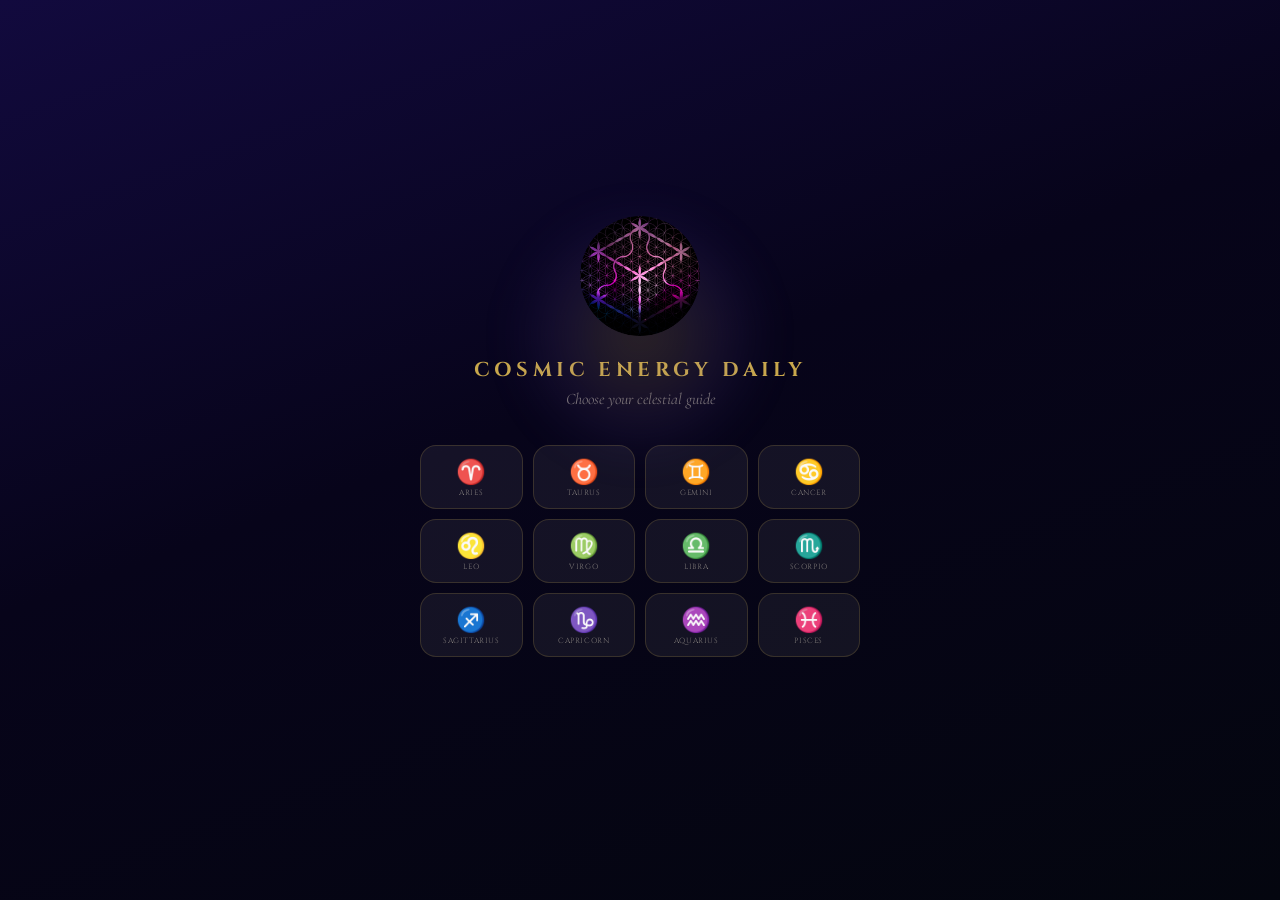
==== commit 98606706: "fix: replace SVG placeholders with eye logo on onboarding and change-sign screen" ====
--- a/index.html
+++ b/index.html
@@ -25,15 +25,7 @@
 <div id="onboarding-screen" class="onboarding-screen" style="display:none">
   <div class="ob-inner">
     <div class="ob-glow"></div>
-    <svg class="ob-logo" viewBox="0 0 120 120" xmlns="http://www.w3.org/2000/svg">
-      <defs><radialGradient id="og" cx="50%" cy="50%" r="50%"><stop offset="0%" stop-color="#6B7FD4" stop-opacity="0.9"/><stop offset="100%" stop-color="#C9A84C" stop-opacity="0.5"/></radialGradient></defs>
-      <g fill="none" stroke="url(#og)" stroke-width="1.2">
-        <circle cx="60" cy="60" r="20"/><circle cx="60" cy="40" r="20"/><circle cx="60" cy="80" r="20"/>
-        <circle cx="77" cy="50" r="20"/><circle cx="77" cy="70" r="20"/>
-        <circle cx="43" cy="50" r="20"/><circle cx="43" cy="70" r="20"/>
-        <circle cx="60" cy="60" r="40" stroke-opacity="0.2"/>
-      </g>
-    </svg>
+    <img src="assets/email_logo.png" class="ob-logo" alt="Cosmic Energy Daily">
     <div class="ob-title">Cosmic Energy Daily</div>
     <div class="ob-sub">Choose your celestial guide</div>
     <div class="sign-grid" id="sign-grid-onboarding"></div>
@@ -92,14 +84,7 @@
       <!-- Empty state -->
       <div id="home-empty" class="home-empty">
         <div class="empty-glow"></div>
-        <svg class="hero-logo" viewBox="0 0 120 120" xmlns="http://www.w3.org/2000/svg">
-          <g fill="none" stroke="url(#og)" stroke-width="1.2">
-            <circle cx="60" cy="60" r="20"/><circle cx="60" cy="40" r="20"/><circle cx="60" cy="80" r="20"/>
-            <circle cx="77" cy="50" r="20"/><circle cx="77" cy="70" r="20"/>
-            <circle cx="43" cy="50" r="20"/><circle cx="43" cy="70" r="20"/>
-            <circle cx="60" cy="60" r="40" stroke-opacity="0.2"/>
-          </g>
-        </svg>
+        <img src="assets/email_logo.png" class="hero-logo" alt="Cosmic Energy Daily">
         <h2 class="empty-heading">Select Your Sign</h2>
         <p class="empty-sub">Choose your zodiac sign to reveal today's cosmic reading</p>
         <div class="sign-grid" id="sign-grid-home"></div>
--- a/assets/css/app.css
+++ b/assets/css/app.css
@@ -57,7 +57,7 @@
   background:radial-gradient(circle,rgba(201,168,76,0.2) 0%,rgba(107,79,191,0.1) 50%,transparent 70%);
   filter:blur(20px);pointer-events:none;
 }
-.ob-logo{width:96px;height:96px;margin-bottom:20px;position:relative;animation:spin 60s linear infinite}
+.ob-logo{width:120px;height:120px;border-radius:50%;margin-bottom:20px;position:relative}
 @keyframes spin{to{transform:rotate(360deg)}}
 .ob-title{
   font-family:'Cinzel',serif;font-size:20px;font-weight:700;
@@ -185,7 +185,7 @@
   background:radial-gradient(circle,rgba(201,168,76,.08) 0%,transparent 70%);
   pointer-events:none;
 }
-.hero-logo{width:96px;height:96px;margin-bottom:20px;position:relative;animation:spin 60s linear infinite}
+.hero-logo{width:100px;height:100px;border-radius:50%;margin-bottom:20px;position:relative}
 .empty-heading{font-family:'Cinzel',serif;font-size:1.3rem;letter-spacing:.08em;margin-bottom:8px}
 .empty-sub{font-size:1rem;color:var(--dim);text-align:center;margin-bottom:28px;max-width:260px;line-height:1.6;font-style:italic}
 
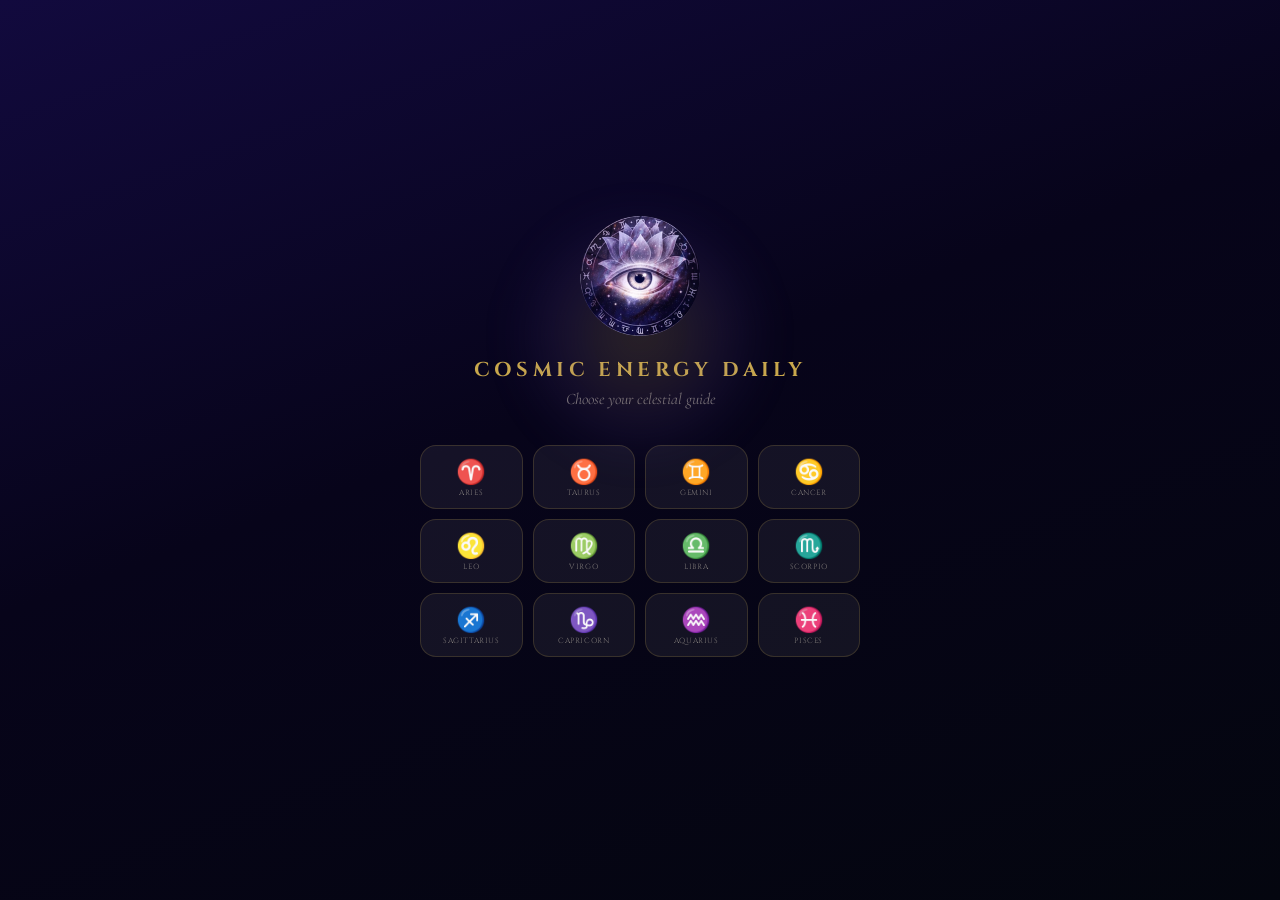
==== commit db65f8ca: "fix: use apple-touch-icon as logo on onboarding and change-sign screen" ====
--- a/index.html
+++ b/index.html
@@ -25,7 +25,7 @@
 <div id="onboarding-screen" class="onboarding-screen" style="display:none">
   <div class="ob-inner">
     <div class="ob-glow"></div>
-    <img src="assets/email_logo.png" class="ob-logo" alt="Cosmic Energy Daily">
+    <img src="assets/apple-touch-icon.png" class="ob-logo" alt="Cosmic Energy Daily">
     <div class="ob-title">Cosmic Energy Daily</div>
     <div class="ob-sub">Choose your celestial guide</div>
     <div class="sign-grid" id="sign-grid-onboarding"></div>
@@ -84,7 +84,7 @@
       <!-- Empty state -->
       <div id="home-empty" class="home-empty">
         <div class="empty-glow"></div>
-        <img src="assets/email_logo.png" class="hero-logo" alt="Cosmic Energy Daily">
+        <img src="assets/apple-touch-icon.png" class="hero-logo" alt="Cosmic Energy Daily">
         <h2 class="empty-heading">Select Your Sign</h2>
         <p class="empty-sub">Choose your zodiac sign to reveal today's cosmic reading</p>
         <div class="sign-grid" id="sign-grid-home"></div>
